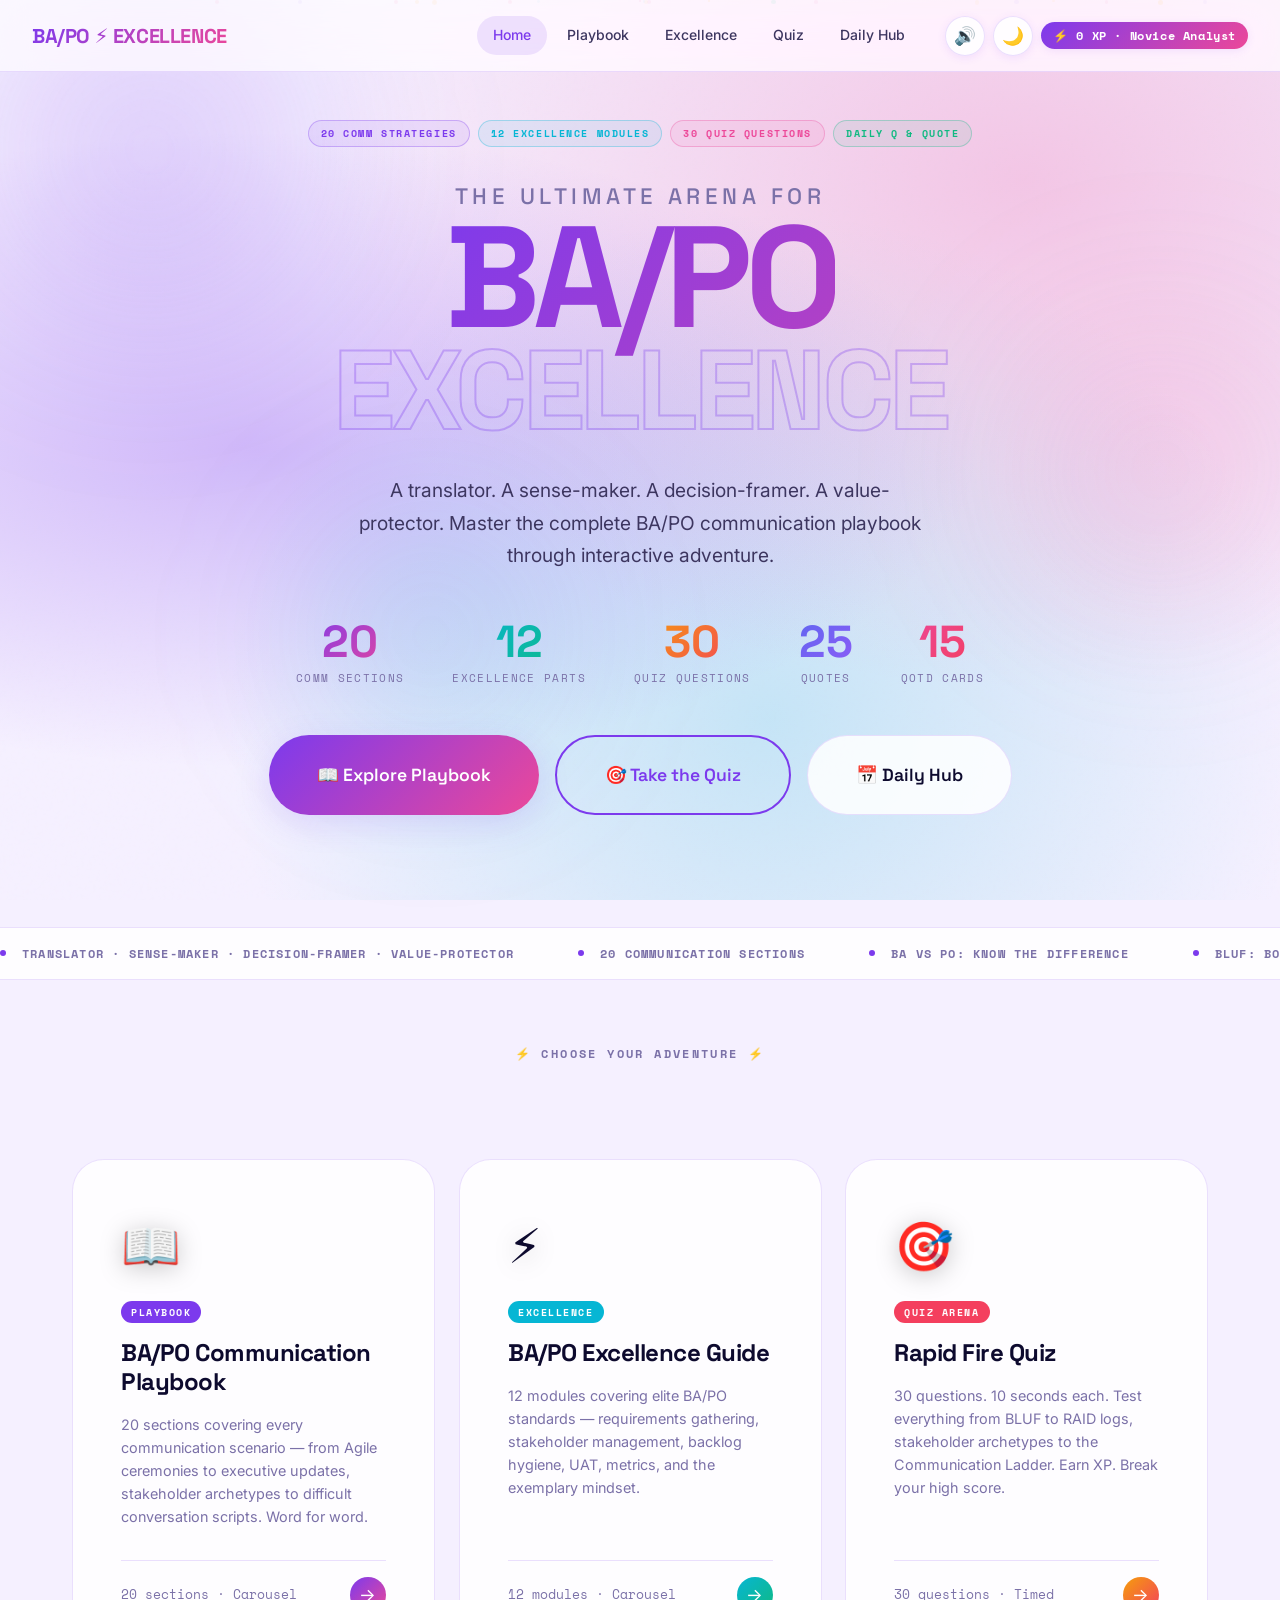
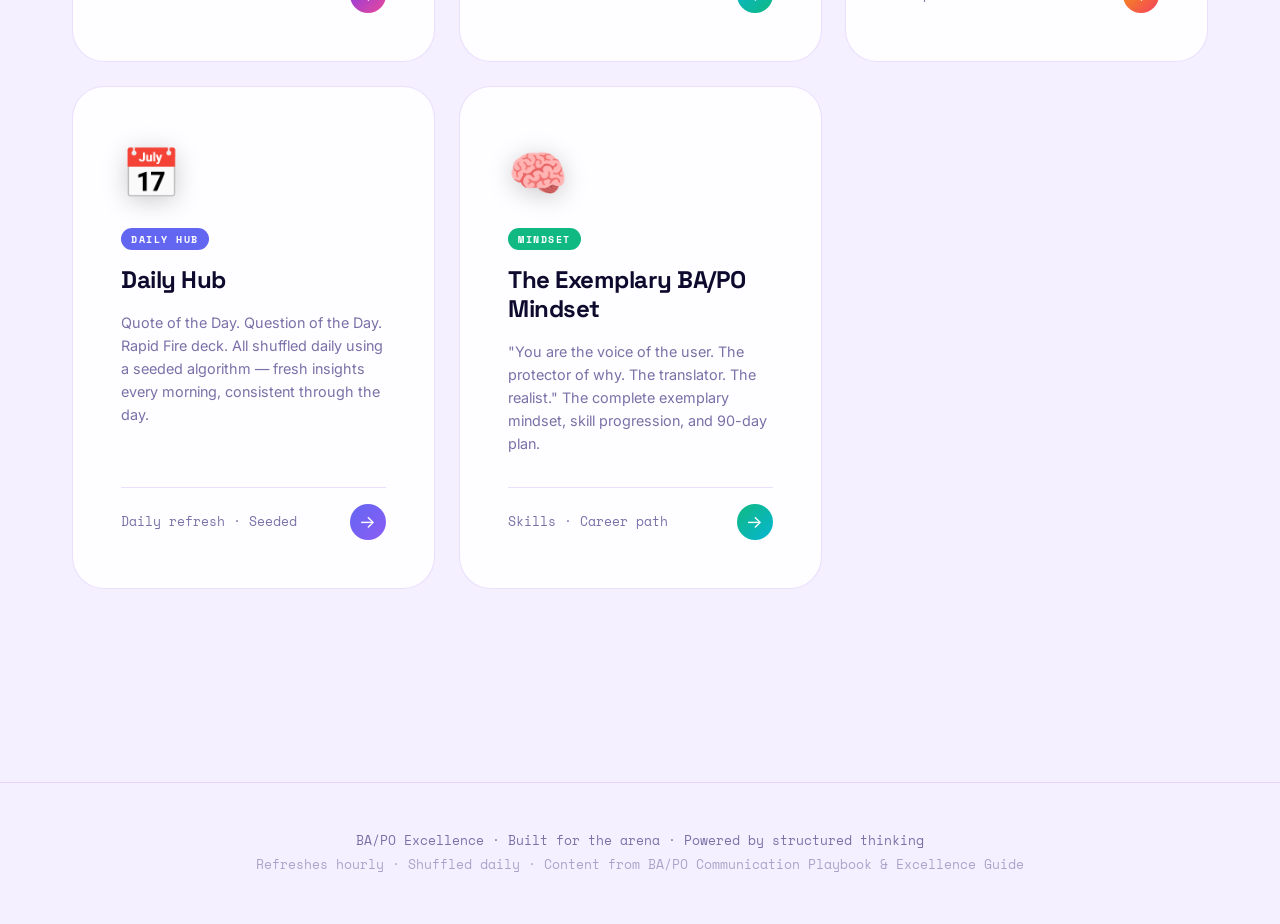
==== index.html @ eae7dc97 "Add files via upload" ====
<!DOCTYPE html>
<html lang="en">
<head>
  <meta charset="UTF-8">
  <meta name="viewport" content="width=device-width, initial-scale=1.0">
  <meta name="description" content="BA/PO Excellence — The ultimate gamified adventure for Business Analysts & Product Owners">
  <meta name="theme-color" content="#7C3AED">
  <title>BA/PO Excellence — Enter the Arena</title>
  <link rel="stylesheet" href="css/main.css">
  <style>
    /* ── INDEX-SPECIFIC STYLES ─────────────────── */
    .hero-section {
      min-height: calc(100vh - var(--nav-h));
      display: flex;
      flex-direction: column;
      align-items: center;
      justify-content: center;
      text-align: center;
      padding: var(--space-2xl) var(--space-xl);
      position: relative;
    }

    .hero-badge-group {
      display: flex;
      flex-wrap: wrap;
      gap: var(--space-sm);
      justify-content: center;
      margin-bottom: var(--space-xl);
      animation: fadeInDown 0.6s var(--ease-spring) both;
    }

    .hero-badge {
      font-family: var(--font-mono);
      font-size: 0.65rem;
      font-weight: 700;
      letter-spacing: 0.15em;
      text-transform: uppercase;
      padding: 4px 12px;
      border-radius: var(--radius-full);
      border: 1px solid;
    }
    .badge-purple { color: var(--primary); border-color: rgba(124,58,237,0.3); background: rgba(124,58,237,0.08); }
    .badge-pink   { color: var(--secondary); border-color: rgba(236,72,153,0.3); background: rgba(236,72,153,0.08); }
    .badge-cyan   { color: var(--cyan); border-color: rgba(6,182,212,0.3); background: rgba(6,182,212,0.08); }
    .badge-emerald{ color: var(--emerald); border-color: rgba(16,185,129,0.3); background: rgba(16,185,129,0.08); }

    .hero-title-block {
      margin-bottom: var(--space-xl);
      animation: fadeInUp 0.7s var(--ease-spring) 0.1s both;
    }

    .title-line-1 {
      font-family: var(--font-display);
      font-size: clamp(1rem, 3vw, 1.4rem);
      font-weight: 500;
      color: var(--text-muted);
      letter-spacing: 0.2em;
      text-transform: uppercase;
      margin-bottom: var(--space-sm);
    }

    .title-line-2 {
      font-family: var(--font-display);
      font-size: clamp(3.5rem, 12vw, 9rem);
      font-weight: 700;
      line-height: 0.88;
      letter-spacing: -0.05em;
      color: var(--text);
      position: relative;
      display: block;
    }

    .title-line-2 .word-ba {
      background: var(--grad-primary);
      -webkit-background-clip: text;
      -webkit-text-fill-color: transparent;
      background-clip: text;
      background-size: 200% 200%;
      animation: gradientShift 3s ease-in-out infinite alternate;
    }

    .title-line-3 {
      font-family: var(--font-display);
      font-size: clamp(3rem, 10vw, 7rem);
      font-weight: 700;
      line-height: 0.9;
      letter-spacing: -0.04em;
      -webkit-text-stroke: 2px var(--primary);
      -webkit-text-fill-color: transparent;
      opacity: 0.3;
      display: block;
      animation: subtleFlicker 4s ease-in-out infinite;
    }

    @keyframes subtleFlicker {
      0%, 90%, 100% { opacity: 0.3; }
      92% { opacity: 0.5; }
      94% { opacity: 0.3; }
    }

    .hero-tagline {
      font-size: clamp(1rem, 2.5vw, 1.2rem);
      color: var(--text-2);
      max-width: 580px;
      line-height: 1.7;
      margin-bottom: var(--space-2xl);
      animation: fadeInUp 0.7s var(--ease-spring) 0.2s both;
    }

    .hero-cta-group {
      display: flex;
      gap: var(--space-md);
      justify-content: center;
      flex-wrap: wrap;
      animation: fadeInUp 0.7s var(--ease-spring) 0.3s both;
      margin-bottom: var(--space-3xl);
    }

    /* ── SCROLLING TICKER ──────────────────────────────── */
    .ticker-wrap {
      width: 100%;
      overflow: hidden;
      border-top: 1px solid var(--border);
      border-bottom: 1px solid var(--border);
      padding: var(--space-md) 0;
      background: var(--surface);
      backdrop-filter: blur(10px);
      -webkit-backdrop-filter: blur(10px);
      margin-bottom: var(--space-3xl);
    }

    .ticker-track {
      display: flex;
      gap: var(--space-3xl);
      animation: tickerScroll 30s linear infinite;
      width: max-content;
    }

    @keyframes tickerScroll {
      0% { transform: translateX(0); }
      100% { transform: translateX(-50%); }
    }

    .ticker-item {
      font-family: var(--font-mono);
      font-size: 0.75rem;
      font-weight: 700;
      letter-spacing: 0.1em;
      text-transform: uppercase;
      color: var(--text-muted);
      white-space: nowrap;
      display: flex;
      align-items: center;
      gap: var(--space-md);
    }

    .ticker-dot {
      width: 6px; height: 6px;
      border-radius: 50%;
      background: var(--primary);
      flex-shrink: 0;
    }

    /* ── STATS BAR ─────────────────────────────────────── */
    .stats-bar {
      display: flex;
      gap: var(--space-2xl);
      justify-content: center;
      flex-wrap: wrap;
      margin-bottom: var(--space-2xl);
      animation: fadeInUp 0.7s var(--ease-spring) 0.35s both;
    }

    .stat-item {
      text-align: center;
    }
    .stat-num {
      font-family: var(--font-display);
      font-size: clamp(1.8rem, 4vw, 2.8rem);
      font-weight: 700;
      line-height: 1;
      display: block;
    }
    .stat-label {
      font-size: 0.7rem;
      color: var(--text-muted);
      text-transform: uppercase;
      letter-spacing: 0.12em;
      margin-top: 4px;
      display: block;
      font-family: var(--font-mono);
    }

    /* ── PORTAL SECTION ────────────────────────────────── */
    .portals-section {
      padding: 0 var(--space-xl) var(--space-4xl);
    }

    .portals-section-label {
      text-align: center;
      font-family: var(--font-mono);
      font-size: 0.75rem;
      font-weight: 700;
      letter-spacing: 0.2em;
      text-transform: uppercase;
      color: var(--text-muted);
      margin-bottom: var(--space-xl);
    }

    /* ── FOOTER ───────────────────────────────────────── */
    .site-footer {
      text-align: center;
      padding: var(--space-2xl);
      border-top: 1px solid var(--border);
      font-size: 0.8rem;
      color: var(--text-muted);
      font-family: var(--font-mono);
    }
  </style>
</head>
<body>
  <!-- Background -->
  <div class="page-bg"></div>
  <div class="orb orb-1"></div>
  <div class="orb orb-2"></div>
  <div class="orb orb-3"></div>
  <div class="particles"></div>
  <div id="resultFlash" class="result-flash"></div>

  <!-- Navbar -->
  <nav class="navbar">
    <span class="navbar-logo">BA/PO ⚡ EXCELLENCE</span>
    <div class="navbar-nav">
      <a href="index.html"     class="nav-link">Home</a>
      <a href="playbook.html"  class="nav-link">Playbook</a>
      <a href="excellence.html" class="nav-link">Excellence</a>
      <a href="quiz.html"      class="nav-link">Quiz</a>
      <a href="daily.html"     class="nav-link">Daily Hub</a>
    </div>
    <div class="navbar-actions">
      <button id="soundToggle" class="theme-btn" title="Toggle sound" aria-label="Toggle sound">🔊</button>
      <button id="themeToggle" class="theme-btn" title="Toggle theme" aria-label="Toggle dark mode">🌙</button>
      <span id="xpBadge" class="xp-badge">⚡ 0 XP</span>
    </div>
  </nav>

  <!-- Main -->
  <main class="page-content">
    <!-- HERO -->
    <section class="hero-section">
      <div class="hero-badge-group">
        <span class="hero-badge badge-purple">20 Comm Strategies</span>
        <span class="hero-badge badge-cyan">12 Excellence Modules</span>
        <span class="hero-badge badge-pink">30 Quiz Questions</span>
        <span class="hero-badge badge-emerald">Daily Q & Quote</span>
      </div>

      <div class="hero-title-block">
        <span class="title-line-1">The Ultimate Arena for</span>
        <span class="title-line-2"><span class="word-ba">BA/PO</span></span>
        <span class="title-line-3">EXCELLENCE</span>
      </div>

      <p class="hero-tagline">
        A translator. A sense-maker. A decision-framer. A value-protector.
        Master the complete BA/PO communication playbook through interactive adventure.
      </p>

      <div class="stats-bar">
        <div class="stat-item">
          <span class="stat-num" style="background:var(--grad-primary);-webkit-background-clip:text;-webkit-text-fill-color:transparent;background-clip:text;">20</span>
          <span class="stat-label">Comm Sections</span>
        </div>
        <div class="stat-item">
          <span class="stat-num" style="background:linear-gradient(135deg,#06B6D4,#10B981);-webkit-background-clip:text;-webkit-text-fill-color:transparent;background-clip:text;">12</span>
          <span class="stat-label">Excellence Parts</span>
        </div>
        <div class="stat-item">
          <span class="stat-num" style="background:linear-gradient(135deg,#F59E0B,#F43F5E);-webkit-background-clip:text;-webkit-text-fill-color:transparent;background-clip:text;">30</span>
          <span class="stat-label">Quiz Questions</span>
        </div>
        <div class="stat-item">
          <span class="stat-num" style="background:linear-gradient(135deg,#6366F1,#8B5CF6);-webkit-background-clip:text;-webkit-text-fill-color:transparent;background-clip:text;">25</span>
          <span class="stat-label">Quotes</span>
        </div>
        <div class="stat-item">
          <span class="stat-num" style="background:linear-gradient(135deg,#EC4899,#F43F5E);-webkit-background-clip:text;-webkit-text-fill-color:transparent;background-clip:text;">15</span>
          <span class="stat-label">QoTD Cards</span>
        </div>
      </div>

      <div class="hero-cta-group">
        <a href="playbook.html" class="btn btn-primary btn-lg">📖 Explore Playbook</a>
        <a href="quiz.html"     class="btn btn-outline btn-lg">🎯 Take the Quiz</a>
        <a href="daily.html"    class="btn btn-ghost btn-lg">📅 Daily Hub</a>
      </div>
    </section>

    <!-- TICKER -->
    <div class="ticker-wrap" aria-hidden="true">
      <div class="ticker-track" id="tickerTrack">
        <!-- Populated by JS -->
      </div>
    </div>

    <!-- PORTALS -->
    <section class="portals-section">
      <p class="portals-section-label">⚡ Choose your adventure ⚡</p>
      <div class="portals-grid">
        <a href="playbook.html" class="portal-card portal-playbook" aria-label="BA/PO Communication Playbook">
          <span class="portal-icon">📖</span>
          <span class="portal-tag">PLAYBOOK</span>
          <h2 class="portal-title">BA/PO Communication Playbook</h2>
          <p class="portal-desc">20 sections covering every communication scenario — from Agile ceremonies to executive updates, stakeholder archetypes to difficult conversation scripts. Word for word.</p>
          <div class="portal-meta">
            <span class="portal-count">20 sections · Carousel</span>
            <span class="portal-arrow">→</span>
          </div>
        </a>

        <a href="excellence.html" class="portal-card portal-excellence" aria-label="BA/PO Excellence Guide">
          <span class="portal-icon">⚡</span>
          <span class="portal-tag">EXCELLENCE</span>
          <h2 class="portal-title">BA/PO Excellence Guide</h2>
          <p class="portal-desc">12 modules covering elite BA/PO standards — requirements gathering, stakeholder management, backlog hygiene, UAT, metrics, and the exemplary mindset.</p>
          <div class="portal-meta">
            <span class="portal-count">12 modules · Carousel</span>
            <span class="portal-arrow">→</span>
          </div>
        </a>

        <a href="quiz.html" class="portal-card portal-quiz" aria-label="Rapid Fire Quiz">
          <span class="portal-icon">🎯</span>
          <span class="portal-tag">QUIZ ARENA</span>
          <h2 class="portal-title">Rapid Fire Quiz</h2>
          <p class="portal-desc">30 questions. 10 seconds each. Test everything from BLUF to RAID logs, stakeholder archetypes to the Communication Ladder. Earn XP. Break your high score.</p>
          <div class="portal-meta">
            <span class="portal-count">30 questions · Timed</span>
            <span class="portal-arrow">→</span>
          </div>
        </a>

        <a href="daily.html" class="portal-card portal-daily" aria-label="Daily Hub">
          <span class="portal-icon">📅</span>
          <span class="portal-tag">DAILY HUB</span>
          <h2 class="portal-title">Daily Hub</h2>
          <p class="portal-desc">Quote of the Day. Question of the Day. Rapid Fire deck. All shuffled daily using a seeded algorithm — fresh insights every morning, consistent through the day.</p>
          <div class="portal-meta">
            <span class="portal-count">Daily refresh · Seeded</span>
            <span class="portal-arrow">→</span>
          </div>
        </a>

        <a href="excellence.html#mindset" class="portal-card portal-mission" aria-label="The Exemplary Mindset">
          <span class="portal-icon">🧠</span>
          <span class="portal-tag">MINDSET</span>
          <h2 class="portal-title">The Exemplary BA/PO Mindset</h2>
          <p class="portal-desc">"You are the voice of the user. The protector of why. The translator. The realist." The complete exemplary mindset, skill progression, and 90-day plan.</p>
          <div class="portal-meta">
            <span class="portal-count">Skills · Career path</span>
            <span class="portal-arrow">→</span>
          </div>
        </a>
      </div>
    </section>

    <!-- FOOTER -->
    <footer class="site-footer">
      <p>BA/PO Excellence · Built for the arena · Powered by structured thinking</p>
      <p style="margin-top:4px;opacity:0.6">Refreshes hourly · Shuffled daily · Content from BA/PO Communication Playbook & Excellence Guide</p>
    </footer>
  </main>

  <script src="js/data.js"></script>
  <script src="js/engine.js"></script>
  <script src="js/sounds.js"></script>
  <script src="js/app.js"></script>
  <script>
    // ── TICKER POPULATION ─────────────────────────
    function populateTicker() {
      const items = [
        'Translator · Sense-maker · Decision-framer · Value-protector',
        '20 Communication Sections',
        'BA vs PO: Know the difference',
        'BLUF: Bottom Line Up Front',
        'The Communication Ladder: 5 Levels',
        '15 Stakeholder Archetypes',
        'RAID: Risk · Assumption · Issue · Dependency',
        'The Five Levels of Why',
        '30 Rapid Fire Quiz Questions',
        'Daily Quote · Daily Question · Daily Streak',
        '"Agile does not remove the need for clarity"',
        '"A BA/PO without backbone becomes a note-taker"',
        '"Plan for 80% of theoretical capacity"',
      ];
      const track = document.getElementById('tickerTrack');
      if (!track) return;
      // Double for seamless loop
      const allItems = [...items, ...items];
      track.innerHTML = allItems.map(item => `
        <span class="ticker-item">
          <span class="ticker-dot"></span>
          ${item}
        </span>
      `).join('');
    }

    // ── INIT ─────────────────────────────────────
    document.addEventListener('DOMContentLoaded', () => {
      initApp();
      initPortalCards();
      populateTicker();

      // Animate stat numbers
      document.querySelectorAll('.stat-num').forEach(el => {
        const target = parseInt(el.textContent);
        let current = 0;
        const step = target / 30;
        const interval = setInterval(() => {
          current = Math.min(target, current + step);
          el.textContent = Math.round(current);
          if (current >= target) clearInterval(interval);
        }, 40);
      });
    });
  </script>
</body>
</html>
---- css/main.css ----
/* ================================================================
   MAIN.CSS — BA/PO EXCELLENCE: DESIGN SYSTEM
   Insane Gen-Z, 3D, Spatial, Framer-inspired
   Light + Dark Mode | Cross-Platform | Performance-First
   ================================================================ */

/* ── GOOGLE FONTS ─────────────────────────────────────────────── */
@import url('https://fonts.googleapis.com/css2?family=Space+Grotesk:wght@300;400;500;600;700&family=Inter:wght@300;400;500;600;700;800;900&family=Space+Mono:wght@400;700&display=swap');

/* ── CSS CUSTOM PROPERTIES ────────────────────────────────────── */
:root {
  /* Light Mode Colors */
  --bg: #F5F0FF;
  --bg2: #EDE8FF;
  --surface: rgba(255,255,255,0.85);
  --surface-solid: #FFFFFF;
  --border: rgba(124,58,237,0.15);
  --border-strong: rgba(124,58,237,0.35);
  --text: #0D0A2E;
  --text-2: #3D3660;
  --text-muted: #7B71A8;

  /* Brand Palette */
  --primary: #7C3AED;
  --primary-light: #A78BFA;
  --secondary: #EC4899;
  --secondary-light: #F472B6;
  --cyan: #06B6D4;
  --cyan-light: #67E8F9;
  --emerald: #10B981;
  --emerald-light: #6EE7B7;
  --amber: #F59E0B;
  --amber-light: #FCD34D;
  --rose: #F43F5E;
  --indigo: #6366F1;

  /* Section Colors (cycle through) */
  --color-1: #7C3AED;
  --color-2: #EC4899;
  --color-3: #06B6D4;
  --color-4: #10B981;
  --color-5: #F59E0B;
  --color-6: #F43F5E;
  --color-7: #6366F1;
  --color-8: #8B5CF6;

  /* Gradients */
  --grad-primary: linear-gradient(135deg, #7C3AED 0%, #EC4899 100%);
  --grad-secondary: linear-gradient(135deg, #06B6D4 0%, #10B981 100%);
  --grad-fire: linear-gradient(135deg, #F59E0B 0%, #F43F5E 100%);
  --grad-space: linear-gradient(135deg, #0F0C29 0%, #302B63 50%, #24243E 100%);
  --grad-aurora: linear-gradient(135deg, #7C3AED 0%, #06B6D4 50%, #10B981 100%);
  --grad-hero: radial-gradient(ellipse at 20% 50%, rgba(124,58,237,0.3) 0%, transparent 50%),
               radial-gradient(ellipse at 80% 20%, rgba(236,72,153,0.25) 0%, transparent 50%),
               radial-gradient(ellipse at 60% 80%, rgba(6,182,212,0.2) 0%, transparent 50%);

  /* Typography */
  --font-display: 'Space Grotesk', system-ui, -apple-system, sans-serif;
  --font-body: 'Inter', system-ui, -apple-system, sans-serif;
  --font-mono: 'Space Mono', 'Courier New', monospace;

  /* Spacing */
  --space-xs: 4px;
  --space-sm: 8px;
  --space-md: 16px;
  --space-lg: 24px;
  --space-xl: 32px;
  --space-2xl: 48px;
  --space-3xl: 64px;
  --space-4xl: 96px;

  /* Radii */
  --radius-sm: 8px;
  --radius-md: 16px;
  --radius-lg: 24px;
  --radius-xl: 32px;
  --radius-full: 9999px;

  /* Shadows */
  --shadow-sm: 0 2px 8px rgba(124,58,237,0.1);
  --shadow-md: 0 8px 32px rgba(124,58,237,0.15);
  --shadow-lg: 0 24px 64px rgba(124,58,237,0.2);
  --shadow-xl: 0 40px 80px rgba(124,58,237,0.25);
  --shadow-glow: 0 0 40px rgba(124,58,237,0.4);
  --shadow-pink: 0 8px 32px rgba(236,72,153,0.3);
  --shadow-cyan: 0 8px 32px rgba(6,182,212,0.3);

  /* Transitions */
  --ease-spring: cubic-bezier(0.34, 1.56, 0.64, 1);
  --ease-smooth: cubic-bezier(0.4, 0, 0.2, 1);
  --ease-bounce: cubic-bezier(0.68, -0.55, 0.265, 1.55);
  --dur-fast: 150ms;
  --dur-normal: 300ms;
  --dur-slow: 500ms;
  --dur-xslow: 800ms;

  /* Layout */
  --nav-h: 72px;
  --card-h: 72vh;
  --card-w: min(880px, 90vw);
}

/* ── DARK MODE ─────────────────────────────────────────────────── */
[data-theme="dark"] {
  --bg: #08070F;
  --bg2: #0E0C1A;
  --surface: rgba(14,12,26,0.9);
  --surface-solid: #0E0C1A;
  --border: rgba(167,139,250,0.15);
  --border-strong: rgba(167,139,250,0.3);
  --text: #F0ECFF;
  --text-2: #C4BAFF;
  --text-muted: #7B6FA8;
  --primary: #A78BFA;
  --primary-light: #C4B5FD;
  --secondary: #F472B6;
  --secondary-light: #FBCFE8;
  --shadow-sm: 0 2px 8px rgba(0,0,0,0.3);
  --shadow-md: 0 8px 32px rgba(0,0,0,0.4);
  --shadow-lg: 0 24px 64px rgba(0,0,0,0.5);
  --shadow-xl: 0 40px 80px rgba(0,0,0,0.6);
  --shadow-glow: 0 0 60px rgba(167,139,250,0.5);
  --grad-hero: radial-gradient(ellipse at 20% 50%, rgba(167,139,250,0.25) 0%, transparent 50%),
               radial-gradient(ellipse at 80% 20%, rgba(244,114,182,0.2) 0%, transparent 50%),
               radial-gradient(ellipse at 60% 80%, rgba(6,182,212,0.15) 0%, transparent 50%);
}

/* ── RESET ─────────────────────────────────────────────────────── */
*, *::before, *::after {
  box-sizing: border-box;
  margin: 0;
  padding: 0;
}

html {
  font-size: 16px;
  scroll-behavior: smooth;
  -webkit-text-size-adjust: 100%;
}

body {
  font-family: var(--font-body);
  background-color: var(--bg);
  color: var(--text);
  line-height: 1.6;
  overflow-x: hidden;
  transition: background-color var(--dur-normal) var(--ease-smooth),
              color var(--dur-normal) var(--ease-smooth);
  min-height: 100vh;
}

img, video, canvas, svg { display: block; max-width: 100%; }
a { color: inherit; text-decoration: none; }
button { cursor: pointer; border: none; background: none; font-family: inherit; }
input, textarea, select { font-family: inherit; }
ul, ol { list-style: none; }
table { border-collapse: collapse; width: 100%; }

/* ── SCROLLBAR ─────────────────────────────────────────────────── */
::-webkit-scrollbar { width: 6px; height: 6px; }
::-webkit-scrollbar-track { background: transparent; }
::-webkit-scrollbar-thumb {
  background: var(--primary);
  border-radius: var(--radius-full);
}

/* ── SELECTION ─────────────────────────────────────────────────── */
::selection {
  background: var(--primary);
  color: white;
}

/* ── FOCUS ─────────────────────────────────────────────────────── */
:focus-visible {
  outline: 2px solid var(--primary);
  outline-offset: 3px;
  border-radius: var(--radius-sm);
}

/* ================================================================
   BACKGROUND SYSTEM
   ================================================================ */
.page-bg {
  position: fixed;
  inset: 0;
  z-index: -2;
  background-color: var(--bg);
  transition: background-color var(--dur-normal) var(--ease-smooth);
}

.page-bg::before {
  content: '';
  position: absolute;
  inset: 0;
  background: var(--grad-hero);
  animation: bgPulse 8s ease-in-out infinite alternate;
}

.page-bg::after {
  content: '';
  position: absolute;
  inset: 0;
  background-image: url("data:image/svg+xml,%3Csvg viewBox='0 0 256 256' xmlns='http://www.w3.org/2000/svg'%3E%3Cfilter id='noise'%3E%3CfeTurbulence type='fractalNoise' baseFrequency='0.9' numOctaves='4' stitchTiles='stitch'/%3E%3C/filter%3E%3Crect width='100%25' height='100%25' filter='url(%23noise)' opacity='0.03'/%3E%3C/svg%3E");
  opacity: 0.4;
  pointer-events: none;
}

@keyframes bgPulse {
  0% { opacity: 0.6; transform: scale(1); }
  100% { opacity: 1; transform: scale(1.05); }
}

/* ── FLOATING ORBS ─────────────────────────────────────────────── */
.orb {
  position: fixed;
  border-radius: 50%;
  filter: blur(80px);
  pointer-events: none;
  z-index: -1;
  animation: orbFloat 12s ease-in-out infinite;
  will-change: transform;
}
.orb-1 {
  width: 500px; height: 500px;
  background: radial-gradient(circle, rgba(124,58,237,0.25) 0%, transparent 70%);
  top: -100px; left: -100px;
  animation-duration: 14s;
}
.orb-2 {
  width: 400px; height: 400px;
  background: radial-gradient(circle, rgba(236,72,153,0.2) 0%, transparent 70%);
  top: 30%; right: -80px;
  animation-duration: 10s;
  animation-delay: -3s;
}
.orb-3 {
  width: 350px; height: 350px;
  background: radial-gradient(circle, rgba(6,182,212,0.18) 0%, transparent 70%);
  bottom: 10%; left: 20%;
  animation-duration: 16s;
  animation-delay: -6s;
}

@keyframes orbFloat {
  0%, 100% { transform: translate(0, 0) scale(1); }
  33% { transform: translate(30px, -20px) scale(1.05); }
  66% { transform: translate(-20px, 30px) scale(0.95); }
}

/* ================================================================
   NAVIGATION BAR
   ================================================================ */
.navbar {
  position: fixed;
  top: 0;
  left: 0;
  right: 0;
  height: var(--nav-h);
  z-index: 1000;
  display: flex;
  align-items: center;
  padding: 0 var(--space-xl);
  background: rgba(255,255,255,0.7);
  backdrop-filter: blur(20px) saturate(180%);
  -webkit-backdrop-filter: blur(20px) saturate(180%);
  border-bottom: 1px solid var(--border);
  transition: background var(--dur-normal) var(--ease-smooth),
              border-color var(--dur-normal) var(--ease-smooth);
}

[data-theme="dark"] .navbar {
  background: rgba(8,7,15,0.8);
}

.navbar-logo {
  font-family: var(--font-display);
  font-size: 1.25rem;
  font-weight: 700;
  background: var(--grad-primary);
  -webkit-background-clip: text;
  -webkit-text-fill-color: transparent;
  background-clip: text;
  letter-spacing: -0.02em;
  white-space: nowrap;
}

.navbar-nav {
  display: flex;
  align-items: center;
  gap: var(--space-xs);
  margin-left: auto;
}

.nav-link {
  font-size: 0.875rem;
  font-weight: 500;
  padding: var(--space-sm) var(--space-md);
  border-radius: var(--radius-full);
  color: var(--text-2);
  transition: all var(--dur-fast) var(--ease-smooth);
  position: relative;
}
.nav-link:hover {
  color: var(--primary);
  background: rgba(124,58,237,0.08);
}
.nav-link.active {
  color: var(--primary);
  background: rgba(124,58,237,0.12);
}

.navbar-actions {
  display: flex;
  align-items: center;
  gap: var(--space-sm);
  margin-left: var(--space-lg);
}

.theme-btn {
  width: 40px; height: 40px;
  border-radius: var(--radius-full);
  background: var(--surface);
  border: 1px solid var(--border);
  color: var(--text);
  display: flex;
  align-items: center;
  justify-content: center;
  font-size: 1.1rem;
  transition: all var(--dur-fast) var(--ease-smooth);
  box-shadow: var(--shadow-sm);
}
.theme-btn:hover {
  transform: scale(1.1) rotate(15deg);
  box-shadow: var(--shadow-md);
  border-color: var(--primary);
}

.xp-badge {
  font-family: var(--font-mono);
  font-size: 0.75rem;
  font-weight: 700;
  padding: 4px 12px;
  border-radius: var(--radius-full);
  background: var(--grad-primary);
  color: white;
  letter-spacing: 0.05em;
  box-shadow: var(--shadow-sm);
  cursor: default;
  white-space: nowrap;
}

/* ================================================================
   LAYOUT UTILITIES
   ================================================================ */
.page-content {
  padding-top: var(--nav-h);
  min-height: 100vh;
  display: flex;
  flex-direction: column;
}

.container {
  width: 100%;
  max-width: 1280px;
  margin: 0 auto;
  padding: 0 var(--space-xl);
}

.flex-center {
  display: flex;
  align-items: center;
  justify-content: center;
}

.flex-between {
  display: flex;
  align-items: center;
  justify-content: space-between;
}

/* ================================================================
   HERO SECTION (Landing Page)
   ================================================================ */
.hero {
  min-height: calc(100vh - var(--nav-h));
  display: flex;
  flex-direction: column;
  align-items: center;
  justify-content: center;
  text-align: center;
  padding: var(--space-3xl) var(--space-xl);
  position: relative;
  overflow: hidden;
}

.hero-eyebrow {
  font-family: var(--font-mono);
  font-size: 0.75rem;
  font-weight: 700;
  letter-spacing: 0.2em;
  text-transform: uppercase;
  color: var(--primary);
  background: rgba(124,58,237,0.1);
  padding: 6px 16px;
  border-radius: var(--radius-full);
  border: 1px solid rgba(124,58,237,0.25);
  margin-bottom: var(--space-xl);
  display: inline-block;
  animation: fadeInDown 0.6s var(--ease-spring) both;
}

.hero-title {
  font-family: var(--font-display);
  font-size: clamp(3rem, 10vw, 8rem);
  font-weight: 700;
  line-height: 0.95;
  letter-spacing: -0.04em;
  margin-bottom: var(--space-xl);
  animation: fadeInUp 0.7s var(--ease-spring) 0.1s both;
}

.hero-title .gradient-text {
  background: var(--grad-primary);
  -webkit-background-clip: text;
  -webkit-text-fill-color: transparent;
  background-clip: text;
  display: block;
  animation: gradientShift 4s ease-in-out infinite alternate;
  background-size: 200% 200%;
}

.hero-title .outline-text {
  -webkit-text-stroke: 2px var(--primary);
  -webkit-text-fill-color: transparent;
  display: block;
  opacity: 0.4;
}

@keyframes gradientShift {
  0% { background-position: 0% 50%; }
  100% { background-position: 100% 50%; }
}

.hero-sub {
  font-size: clamp(1rem, 2.5vw, 1.25rem);
  color: var(--text-2);
  max-width: 600px;
  margin-bottom: var(--space-2xl);
  line-height: 1.7;
  animation: fadeInUp 0.7s var(--ease-spring) 0.2s both;
}

.hero-stats {
  display: flex;
  gap: var(--space-xl);
  justify-content: center;
  margin-bottom: var(--space-3xl);
  animation: fadeInUp 0.7s var(--ease-spring) 0.3s both;
  flex-wrap: wrap;
}

.hero-stat {
  text-align: center;
}
.hero-stat-number {
  font-family: var(--font-display);
  font-size: clamp(1.8rem, 4vw, 2.5rem);
  font-weight: 700;
  background: var(--grad-primary);
  -webkit-background-clip: text;
  -webkit-text-fill-color: transparent;
  background-clip: text;
  line-height: 1;
}
.hero-stat-label {
  font-size: 0.75rem;
  color: var(--text-muted);
  text-transform: uppercase;
  letter-spacing: 0.1em;
  margin-top: 4px;
}

/* ── PORTAL CARDS (Landing Page) ────────────────────────────────── */
.portals-grid {
  display: grid;
  grid-template-columns: repeat(auto-fit, minmax(280px, 1fr));
  gap: var(--space-lg);
  max-width: 1200px;
  width: 100%;
  padding: var(--space-3xl) var(--space-xl) var(--space-4xl);
  margin: 0 auto;
}

.portal-card {
  position: relative;
  border-radius: var(--radius-xl);
  padding: var(--space-2xl);
  background: var(--surface);
  backdrop-filter: blur(20px) saturate(150%);
  -webkit-backdrop-filter: blur(20px) saturate(150%);
  border: 1px solid var(--border);
  overflow: hidden;
  cursor: pointer;
  transition: transform var(--dur-normal) var(--ease-spring),
              box-shadow var(--dur-normal) var(--ease-smooth),
              border-color var(--dur-normal) var(--ease-smooth);
  transform-style: preserve-3d;
  will-change: transform;
  text-decoration: none;
  display: flex;
  flex-direction: column;
  gap: var(--space-md);
}

.portal-card::before {
  content: '';
  position: absolute;
  inset: 0;
  background: var(--portal-gradient, var(--grad-primary));
  opacity: 0;
  transition: opacity var(--dur-normal) var(--ease-smooth);
  border-radius: inherit;
}

.portal-card::after {
  content: '';
  position: absolute;
  top: -50%; left: -50%;
  width: 200%; height: 200%;
  background: conic-gradient(transparent, rgba(255,255,255,0.1), transparent 30%);
  opacity: 0;
  transform: rotate(0deg);
  transition: opacity var(--dur-normal) var(--ease-smooth);
}

.portal-card:hover {
  transform: translateY(-8px) scale(1.02);
  box-shadow: var(--shadow-xl);
  border-color: var(--border-strong);
}

.portal-card:hover::before { opacity: 0.06; }
.portal-card:hover::after {
  opacity: 1;
  animation: shimmer 1.5s linear infinite;
}

@keyframes shimmer {
  0% { transform: rotate(0deg); }
  100% { transform: rotate(360deg); }
}

.portal-icon {
  font-size: 3rem;
  filter: drop-shadow(0 4px 12px rgba(0,0,0,0.2));
  transition: transform var(--dur-normal) var(--ease-spring);
  display: block;
  width: fit-content;
}
.portal-card:hover .portal-icon {
  transform: scale(1.2) rotate(-5deg);
}

.portal-tag {
  font-family: var(--font-mono);
  font-size: 0.65rem;
  font-weight: 700;
  letter-spacing: 0.15em;
  text-transform: uppercase;
  color: white;
  padding: 3px 10px;
  border-radius: var(--radius-full);
  background: var(--portal-color, var(--primary));
  width: fit-content;
}

.portal-title {
  font-family: var(--font-display);
  font-size: 1.5rem;
  font-weight: 700;
  color: var(--text);
  letter-spacing: -0.02em;
  line-height: 1.2;
}

.portal-desc {
  font-size: 0.9rem;
  color: var(--text-muted);
  line-height: 1.6;
  flex: 1;
}

.portal-meta {
  display: flex;
  align-items: center;
  justify-content: space-between;
  margin-top: var(--space-md);
  padding-top: var(--space-md);
  border-top: 1px solid var(--border);
}

.portal-count {
  font-family: var(--font-mono);
  font-size: 0.8rem;
  color: var(--text-muted);
}

.portal-arrow {
  width: 36px; height: 36px;
  border-radius: var(--radius-full);
  background: var(--portal-gradient, var(--grad-primary));
  color: white;
  display: flex;
  align-items: center;
  justify-content: center;
  font-size: 1.1rem;
  transition: transform var(--dur-normal) var(--ease-spring);
}
.portal-card:hover .portal-arrow {
  transform: translateX(4px);
}

/* ── PORTAL VARIANTS ────────────────────────────────────────────── */
.portal-playbook {
  --portal-gradient: linear-gradient(135deg, #7C3AED, #EC4899);
  --portal-color: #7C3AED;
}
.portal-excellence {
  --portal-gradient: linear-gradient(135deg, #06B6D4, #10B981);
  --portal-color: #06B6D4;
}
.portal-quiz {
  --portal-gradient: linear-gradient(135deg, #F59E0B, #F43F5E);
  --portal-color: #F43F5E;
}
.portal-daily {
  --portal-gradient: linear-gradient(135deg, #6366F1, #8B5CF6);
  --portal-color: #6366F1;
}
.portal-mission {
  --portal-gradient: linear-gradient(135deg, #10B981, #06B6D4);
  --portal-color: #10B981;
}

/* ================================================================
   CAROUSEL SYSTEM
   ================================================================ */
.carousel-section {
  padding: var(--space-xl) 0 var(--space-3xl);
  flex: 1;
  display: flex;
  flex-direction: column;
}

.carousel-header {
  display: flex;
  align-items: center;
  justify-content: space-between;
  padding: 0 var(--space-xl) var(--space-lg);
  max-width: 1200px;
  margin: 0 auto;
  width: 100%;
}

.carousel-title {
  font-family: var(--font-display);
  font-size: clamp(1.5rem, 3vw, 2rem);
  font-weight: 700;
  letter-spacing: -0.03em;
  color: var(--text);
}

.carousel-counter {
  font-family: var(--font-mono);
  font-size: 0.8rem;
  color: var(--text-muted);
  letter-spacing: 0.1em;
}

.carousel-track-wrapper {
  position: relative;
  flex: 1;
  display: flex;
  align-items: center;
  justify-content: center;
  overflow: hidden;
  padding: var(--space-md) 0;
}

.carousel-track {
  display: flex;
  align-items: center;
  transition: none;
  width: 100%;
  justify-content: center;
}

/* ── CONTENT CARD ───────────────────────────────────────────────── */
.content-card {
  width: var(--card-w);
  height: var(--card-h);
  min-height: 500px;
  background: var(--surface);
  backdrop-filter: blur(24px) saturate(150%);
  -webkit-backdrop-filter: blur(24px) saturate(150%);
  border: 1px solid var(--border);
  border-radius: var(--radius-xl);
  box-shadow: var(--shadow-lg);
  display: flex;
  flex-direction: column;
  overflow: hidden;
  position: relative;
  flex-shrink: 0;
  transition: box-shadow var(--dur-normal) var(--ease-smooth);
  animation: cardIn var(--dur-slow) var(--ease-spring) both;
}

@keyframes cardIn {
  from {
    opacity: 0;
    transform: scale(0.95) translateY(20px);
  }
  to {
    opacity: 1;
    transform: scale(1) translateY(0);
  }
}

.card-enter-left {
  animation: cardEnterLeft var(--dur-normal) var(--ease-spring) both;
}
.card-enter-right {
  animation: cardEnterRight var(--dur-normal) var(--ease-spring) both;
}
.card-exit-left {
  animation: cardExitLeft var(--dur-normal) var(--ease-smooth) both;
}
.card-exit-right {
  animation: cardExitRight var(--dur-normal) var(--ease-smooth) both;
}

@keyframes cardEnterLeft {
  from { opacity: 0; transform: translateX(-60px) scale(0.97); }
  to   { opacity: 1; transform: translateX(0) scale(1); }
}
@keyframes cardEnterRight {
  from { opacity: 0; transform: translateX(60px) scale(0.97); }
  to   { opacity: 1; transform: translateX(0) scale(1); }
}
@keyframes cardExitLeft {
  from { opacity: 1; transform: translateX(0) scale(1); }
  to   { opacity: 0; transform: translateX(-60px) scale(0.97); }
}
@keyframes cardExitRight {
  from { opacity: 1; transform: translateX(0) scale(1); }
  to   { opacity: 0; transform: translateX(60px) scale(0.97); }
}

/* ── CARD HEADER ────────────────────────────────────────────────── */
.card-header {
  padding: var(--space-xl) var(--space-xl) var(--space-md);
  border-bottom: 1px solid var(--border);
  flex-shrink: 0;
  position: relative;
  overflow: hidden;
}

.card-header::before {
  content: '';
  position: absolute;
  top: 0; left: 0; right: 0;
  height: 3px;
  background: var(--section-gradient, var(--grad-primary));
}

.card-header-top {
  display: flex;
  align-items: center;
  justify-content: space-between;
  margin-bottom: var(--space-sm);
}

.card-section-num {
  font-family: var(--font-mono);
  font-size: clamp(2rem, 6vw, 4rem);
  font-weight: 700;
  color: var(--section-color, var(--primary));
  opacity: 0.15;
  line-height: 1;
  letter-spacing: -0.04em;
  position: absolute;
  top: var(--space-md);
  right: var(--space-xl);
  pointer-events: none;
  transition: opacity var(--dur-normal);
}
.content-card:hover .card-section-num { opacity: 0.25; }

.card-tag {
  font-family: var(--font-mono);
  font-size: 0.65rem;
  font-weight: 700;
  letter-spacing: 0.15em;
  text-transform: uppercase;
  color: white;
  padding: 3px 10px;
  border-radius: var(--radius-full);
  background: var(--section-color, var(--primary));
}

.card-title {
  font-family: var(--font-display);
  font-size: clamp(1.1rem, 2.5vw, 1.5rem);
  font-weight: 700;
  color: var(--text);
  letter-spacing: -0.02em;
  line-height: 1.3;
  padding-right: 60px;
}

/* ── CARD BODY (SCROLLABLE) ─────────────────────────────────────── */
.card-body {
  flex: 1;
  overflow-y: auto;
  padding: var(--space-xl);
  overscroll-behavior: contain;
}
.card-body::-webkit-scrollbar { width: 4px; }
.card-body::-webkit-scrollbar-thumb {
  background: var(--section-color, var(--primary));
  border-radius: var(--radius-full);
  opacity: 0.5;
}

/* Content Typography inside cards */
.card-body h3 {
  font-family: var(--font-display);
  font-size: 1rem;
  font-weight: 700;
  color: var(--section-color, var(--primary));
  margin: var(--space-lg) 0 var(--space-sm);
}
.card-body h3:first-child { margin-top: 0; }

.card-body p {
  font-size: 0.9rem;
  color: var(--text-2);
  margin-bottom: var(--space-md);
  line-height: 1.75;
}

.card-body ul, .card-body ol {
  padding-left: var(--space-lg);
  margin-bottom: var(--space-md);
}
.card-body li {
  font-size: 0.9rem;
  color: var(--text-2);
  margin-bottom: var(--space-xs);
  line-height: 1.7;
  position: relative;
}
.card-body ul li::before {
  content: '▸';
  color: var(--section-color, var(--primary));
  position: absolute;
  left: -18px;
  font-size: 0.7rem;
  top: 4px;
}

.card-body strong {
  color: var(--text);
  font-weight: 600;
}

.card-body blockquote {
  border-left: 3px solid var(--section-color, var(--primary));
  padding: var(--space-md) var(--space-lg);
  margin: var(--space-md) 0;
  background: rgba(124,58,237,0.05);
  border-radius: 0 var(--radius-md) var(--radius-md) 0;
  font-style: italic;
  font-size: 0.9rem;
  color: var(--text-2);
}

.card-body .highlight-box {
  background: var(--bg2);
  border: 1px solid var(--border);
  border-radius: var(--radius-md);
  padding: var(--space-md) var(--space-lg);
  margin: var(--space-md) 0;
}

.card-body pre {
  background: var(--bg2);
  border: 1px solid var(--border);
  border-radius: var(--radius-md);
  padding: var(--space-md);
  font-family: var(--font-mono);
  font-size: 0.8rem;
  color: var(--text-2);
  overflow-x: auto;
  white-space: pre-wrap;
  word-break: break-word;
  line-height: 1.6;
}

.card-body code {
  font-family: var(--font-mono);
  font-size: 0.85em;
  background: rgba(124,58,237,0.1);
  color: var(--primary);
  padding: 2px 6px;
  border-radius: 4px;
}

/* ── DATA TABLES ────────────────────────────────────────────────── */
.data-table-wrap {
  overflow-x: auto;
  margin: var(--space-md) 0;
  border-radius: var(--radius-md);
  border: 1px solid var(--border);
}

.data-table {
  width: 100%;
  font-size: 0.82rem;
}
.data-table th {
  background: rgba(124,58,237,0.08);
  color: var(--text);
  font-weight: 600;
  font-family: var(--font-display);
  padding: var(--space-sm) var(--space-md);
  text-align: left;
  border-bottom: 1px solid var(--border);
  white-space: nowrap;
}
.data-table td {
  padding: var(--space-sm) var(--space-md);
  color: var(--text-2);
  border-bottom: 1px solid var(--border);
  vertical-align: top;
  line-height: 1.6;
}
.data-table tr:last-child td { border-bottom: none; }
.data-table tr:hover td { background: rgba(124,58,237,0.03); }

/* ── CARD FOOTER (KEY INSIGHT) ──────────────────────────────────── */
.card-footer {
  padding: var(--space-md) var(--space-xl);
  border-top: 1px solid var(--border);
  flex-shrink: 0;
  background: rgba(124,58,237,0.04);
}

.card-insight {
  font-size: 0.82rem;
  color: var(--text-muted);
  font-style: italic;
  display: flex;
  align-items: flex-start;
  gap: var(--space-sm);
}
.card-insight::before {
  content: '💡';
  font-style: normal;
  flex-shrink: 0;
}

/* ================================================================
   NAVIGATION ARROWS
   ================================================================ */
.carousel-nav {
  display: flex;
  align-items: center;
  justify-content: center;
  gap: var(--space-md);
  padding: var(--space-lg) var(--space-xl);
}

.nav-arrow {
  width: 56px; height: 56px;
  border-radius: var(--radius-full);
  background: var(--surface);
  border: 1px solid var(--border);
  color: var(--text);
  display: flex;
  align-items: center;
  justify-content: center;
  font-size: 1.3rem;
  box-shadow: var(--shadow-md);
  transition: all var(--dur-fast) var(--ease-spring);
  backdrop-filter: blur(10px);
  -webkit-backdrop-filter: blur(10px);
}
.nav-arrow:hover:not(:disabled) {
  transform: scale(1.12);
  box-shadow: var(--shadow-lg);
  border-color: var(--primary);
  color: var(--primary);
  background: rgba(124,58,237,0.1);
}
.nav-arrow:active:not(:disabled) {
  transform: scale(0.96);
}
.nav-arrow:disabled {
  opacity: 0.3;
  cursor: not-allowed;
}

.nav-progress {
  font-family: var(--font-mono);
  font-size: 0.875rem;
  color: var(--text-muted);
  min-width: 80px;
  text-align: center;
  letter-spacing: 0.05em;
}

/* ── KEYBOARD HINT ──────────────────────────────────────────────── */
.keyboard-hint {
  text-align: center;
  font-size: 0.75rem;
  color: var(--text-muted);
  padding-bottom: var(--space-md);
  font-family: var(--font-mono);
}
.kbd {
  display: inline-block;
  padding: 1px 6px;
  border: 1px solid var(--border);
  border-radius: 4px;
  font-size: 0.7rem;
  background: var(--surface);
  color: var(--text-muted);
}

/* ================================================================
   PAGE HEADERS
   ================================================================ */
.page-header {
  padding: var(--space-2xl) var(--space-xl) var(--space-lg);
  text-align: center;
}

.page-eyebrow {
  font-family: var(--font-mono);
  font-size: 0.7rem;
  font-weight: 700;
  letter-spacing: 0.2em;
  text-transform: uppercase;
  color: var(--primary);
  margin-bottom: var(--space-sm);
  display: flex;
  align-items: center;
  justify-content: center;
  gap: var(--space-sm);
}

.page-h1 {
  font-family: var(--font-display);
  font-size: clamp(2rem, 5vw, 3.5rem);
  font-weight: 700;
  letter-spacing: -0.04em;
  line-height: 1.05;
  color: var(--text);
  margin-bottom: var(--space-md);
}

.page-h1 .accent {
  background: var(--grad-primary);
  -webkit-background-clip: text;
  -webkit-text-fill-color: transparent;
  background-clip: text;
}

.page-subtitle {
  font-size: clamp(0.9rem, 2vw, 1.1rem);
  color: var(--text-muted);
  max-width: 560px;
  margin: 0 auto;
  line-height: 1.7;
}

/* ================================================================
   QUIZ SYSTEM
   ================================================================ */
.quiz-wrapper {
  flex: 1;
  display: flex;
  flex-direction: column;
  align-items: center;
  justify-content: flex-start;
  padding: var(--space-xl) var(--space-xl) var(--space-3xl);
}

/* ── MODE SELECTOR ──────────────────────────────────────────────── */
.mode-selector {
  display: flex;
  gap: var(--space-lg);
  margin-bottom: var(--space-2xl);
  flex-wrap: wrap;
  justify-content: center;
}

.mode-card {
  width: 280px;
  padding: var(--space-xl);
  border-radius: var(--radius-xl);
  background: var(--surface);
  border: 2px solid var(--border);
  cursor: pointer;
  transition: all var(--dur-normal) var(--ease-spring);
  text-align: center;
  backdrop-filter: blur(20px);
  -webkit-backdrop-filter: blur(20px);
}
.mode-card:hover {
  transform: translateY(-4px) scale(1.02);
  box-shadow: var(--shadow-lg);
}
.mode-card.selected {
  border-color: var(--primary);
  box-shadow: 0 0 0 1px var(--primary), var(--shadow-md);
}

.mode-icon { font-size: 2.5rem; margin-bottom: var(--space-md); display: block; }
.mode-title {
  font-family: var(--font-display);
  font-size: 1.25rem;
  font-weight: 700;
  color: var(--text);
  margin-bottom: var(--space-sm);
}
.mode-desc {
  font-size: 0.85rem;
  color: var(--text-muted);
  line-height: 1.6;
}

/* ── QUIZ ARENA ─────────────────────────────────────────────────── */
.quiz-arena {
  width: 100%;
  max-width: 760px;
  animation: fadeInUp 0.4s var(--ease-spring) both;
}

.quiz-topbar {
  display: flex;
  align-items: center;
  justify-content: space-between;
  margin-bottom: var(--space-xl);
}

.quiz-progress-bar {
  height: 6px;
  background: var(--border);
  border-radius: var(--radius-full);
  flex: 1;
  overflow: hidden;
  margin: 0 var(--space-md);
}
.quiz-progress-fill {
  height: 100%;
  background: var(--grad-primary);
  border-radius: var(--radius-full);
  transition: width var(--dur-slow) var(--ease-spring);
}

.quiz-stat {
  font-family: var(--font-mono);
  font-size: 0.8rem;
  color: var(--text-muted);
  white-space: nowrap;
}
.quiz-stat strong {
  color: var(--primary);
  font-size: 1rem;
}

/* ── TIMER ──────────────────────────────────────────────────────── */
.timer-ring {
  width: 72px; height: 72px;
  position: relative;
  flex-shrink: 0;
}
.timer-ring svg {
  transform: rotate(-90deg);
}
.timer-ring-bg {
  fill: none;
  stroke: var(--border);
  stroke-width: 5;
}
.timer-ring-fill {
  fill: none;
  stroke: var(--primary);
  stroke-width: 5;
  stroke-linecap: round;
  stroke-dasharray: 200;
  stroke-dashoffset: 0;
  transition: stroke-dashoffset 1s linear, stroke var(--dur-normal);
}
.timer-number {
  position: absolute;
  top: 50%; left: 50%;
  transform: translate(-50%, -50%);
  font-family: var(--font-mono);
  font-size: 1.2rem;
  font-weight: 700;
  color: var(--primary);
}

/* ── QUESTION CARD ──────────────────────────────────────────────── */
.question-card {
  background: var(--surface);
  border: 1px solid var(--border);
  border-radius: var(--radius-xl);
  padding: var(--space-2xl);
  margin-bottom: var(--space-lg);
  box-shadow: var(--shadow-md);
  backdrop-filter: blur(20px);
  -webkit-backdrop-filter: blur(20px);
}

.question-meta {
  display: flex;
  align-items: center;
  gap: var(--space-sm);
  margin-bottom: var(--space-lg);
}
.question-badge {
  font-family: var(--font-mono);
  font-size: 0.65rem;
  font-weight: 700;
  letter-spacing: 0.1em;
  text-transform: uppercase;
  padding: 3px 10px;
  border-radius: var(--radius-full);
  background: rgba(124,58,237,0.1);
  color: var(--primary);
  border: 1px solid rgba(124,58,237,0.2);
}

.question-text {
  font-family: var(--font-display);
  font-size: clamp(1.1rem, 2.5vw, 1.4rem);
  font-weight: 600;
  color: var(--text);
  line-height: 1.45;
  letter-spacing: -0.01em;
}

/* ── ANSWER OPTIONS ─────────────────────────────────────────────── */
.options-grid {
  display: grid;
  grid-template-columns: 1fr 1fr;
  gap: var(--space-md);
}

@media (max-width: 600px) {
  .options-grid { grid-template-columns: 1fr; }
}

.option-btn {
  padding: var(--space-md) var(--space-lg);
  border-radius: var(--radius-lg);
  background: var(--surface);
  border: 2px solid var(--border);
  color: var(--text);
  font-family: var(--font-body);
  font-size: 0.9rem;
  text-align: left;
  cursor: pointer;
  transition: all var(--dur-fast) var(--ease-spring);
  display: flex;
  align-items: center;
  gap: var(--space-md);
  min-height: 60px;
  line-height: 1.4;
  position: relative;
  overflow: hidden;
}

.option-letter {
  width: 28px; height: 28px;
  border-radius: var(--radius-sm);
  background: rgba(124,58,237,0.1);
  color: var(--primary);
  font-family: var(--font-mono);
  font-size: 0.75rem;
  font-weight: 700;
  display: flex;
  align-items: center;
  justify-content: center;
  flex-shrink: 0;
  transition: all var(--dur-fast);
}

.option-btn:hover:not(:disabled) {
  border-color: var(--primary);
  background: rgba(124,58,237,0.06);
  transform: translateY(-2px);
  box-shadow: var(--shadow-md);
}
.option-btn:hover:not(:disabled) .option-letter {
  background: var(--primary);
  color: white;
}

.option-btn.correct {
  border-color: var(--emerald);
  background: rgba(16,185,129,0.08);
}
.option-btn.correct .option-letter {
  background: var(--emerald);
  color: white;
}

.option-btn.wrong {
  border-color: var(--rose);
  background: rgba(244,63,94,0.08);
}
.option-btn.wrong .option-letter {
  background: var(--rose);
  color: white;
}

.option-btn:disabled { cursor: not-allowed; }

/* ── RESULT FLASH ───────────────────────────────────────────────── */
.result-flash {
  position: fixed;
  top: 50%; left: 50%;
  transform: translate(-50%, -50%);
  font-family: var(--font-display);
  font-size: 4rem;
  font-weight: 900;
  pointer-events: none;
  z-index: 9999;
  opacity: 0;
}
.result-flash.show-correct {
  animation: flashCorrect 0.6s var(--ease-spring) forwards;
  color: var(--emerald);
}
.result-flash.show-wrong {
  animation: flashWrong 0.6s var(--ease-spring) forwards;
  color: var(--rose);
}
@keyframes flashCorrect {
  0% { opacity: 0; transform: translate(-50%, -50%) scale(0.5); }
  50% { opacity: 1; transform: translate(-50%, -50%) scale(1.2); }
  100% { opacity: 0; transform: translate(-50%, -80%) scale(1); }
}
@keyframes flashWrong {
  0% { opacity: 0; transform: translate(-50%, -50%) scale(0.5); }
  50% { opacity: 1; transform: translate(-50%, -50%) scale(1.2); }
  100% { opacity: 0; transform: translate(-50%, -80%) scale(1); }
}

/* ── SCORE SCREEN ───────────────────────────────────────────────── */
.score-screen {
  text-align: center;
  animation: fadeInUp 0.6s var(--ease-spring) both;
}

.score-ring-wrap {
  display: inline-block;
  position: relative;
  width: 180px; height: 180px;
  margin-bottom: var(--space-xl);
}
.score-ring-wrap svg { transform: rotate(-90deg); }
.score-percent {
  position: absolute;
  top: 50%; left: 50%;
  transform: translate(-50%, -50%);
  font-family: var(--font-display);
  font-size: 2.5rem;
  font-weight: 700;
  color: var(--text);
}

.score-title {
  font-family: var(--font-display);
  font-size: 2rem;
  font-weight: 700;
  color: var(--text);
  margin-bottom: var(--space-sm);
}
.score-sub {
  font-size: 1rem;
  color: var(--text-muted);
  margin-bottom: var(--space-xl);
}

.xp-earned {
  display: inline-flex;
  align-items: center;
  gap: var(--space-sm);
  background: var(--grad-primary);
  color: white;
  padding: var(--space-sm) var(--space-xl);
  border-radius: var(--radius-full);
  font-family: var(--font-display);
  font-size: 1.25rem;
  font-weight: 700;
  margin-bottom: var(--space-xl);
  box-shadow: var(--shadow-md);
}

/* ================================================================
   DAILY HUB
   ================================================================ */
.daily-grid {
  display: grid;
  grid-template-columns: repeat(auto-fit, minmax(300px, 1fr));
  gap: var(--space-xl);
  padding: var(--space-xl) var(--space-xl) var(--space-3xl);
  max-width: 1200px;
  margin: 0 auto;
  width: 100%;
}

.daily-card {
  background: var(--surface);
  border: 1px solid var(--border);
  border-radius: var(--radius-xl);
  padding: var(--space-2xl);
  backdrop-filter: blur(20px);
  -webkit-backdrop-filter: blur(20px);
  box-shadow: var(--shadow-md);
  position: relative;
  overflow: hidden;
  transition: box-shadow var(--dur-normal);
}
.daily-card:hover { box-shadow: var(--shadow-lg); }

.daily-card::before {
  content: '';
  position: absolute;
  top: 0; left: 0; right: 0;
  height: 3px;
  background: var(--card-gradient, var(--grad-primary));
}

.daily-card-eyebrow {
  font-family: var(--font-mono);
  font-size: 0.65rem;
  font-weight: 700;
  letter-spacing: 0.2em;
  text-transform: uppercase;
  color: var(--card-color, var(--primary));
  margin-bottom: var(--space-lg);
  display: flex;
  align-items: center;
  gap: var(--space-sm);
}

/* ── QUOTE OF DAY ───────────────────────────────────────────────── */
.quote-card {
  grid-column: 1 / -1;
  --card-gradient: var(--grad-primary);
  --card-color: var(--primary);
  text-align: center;
}

.quote-text {
  font-family: var(--font-display);
  font-size: clamp(1.2rem, 3vw, 1.8rem);
  font-weight: 600;
  color: var(--text);
  line-height: 1.45;
  letter-spacing: -0.02em;
  margin-bottom: var(--space-xl);
  position: relative;
}

.quote-text::before {
  content: '\201C';
  font-size: 5rem;
  color: var(--primary);
  opacity: 0.15;
  position: absolute;
  top: -20px; left: -10px;
  font-family: Georgia, serif;
  line-height: 1;
  pointer-events: none;
}

.quote-source {
  font-family: var(--font-mono);
  font-size: 0.8rem;
  color: var(--text-muted);
  text-transform: uppercase;
  letter-spacing: 0.1em;
}

/* ── QUESTION OF DAY ────────────────────────────────────────────── */
.qotd-card {
  --card-gradient: linear-gradient(135deg, #F59E0B, #F43F5E);
  --card-color: #F59E0B;
  grid-column: span 2;
}

.qotd-question {
  font-family: var(--font-display);
  font-size: 1.25rem;
  font-weight: 600;
  color: var(--text);
  line-height: 1.5;
  margin-bottom: var(--space-xl);
  letter-spacing: -0.01em;
}

.qotd-answer-btn {
  display: inline-flex;
  align-items: center;
  gap: var(--space-sm);
  padding: var(--space-md) var(--space-xl);
  border-radius: var(--radius-full);
  background: var(--grad-fire);
  color: white;
  font-family: var(--font-display);
  font-size: 0.9rem;
  font-weight: 600;
  cursor: pointer;
  transition: all var(--dur-fast) var(--ease-spring);
  box-shadow: var(--shadow-md);
  border: none;
  margin-bottom: var(--space-md);
}
.qotd-answer-btn:hover {
  transform: scale(1.05);
  box-shadow: var(--shadow-lg);
}

.qotd-answer {
  display: none;
  background: var(--bg2);
  border: 1px solid var(--border);
  border-radius: var(--radius-md);
  padding: var(--space-lg);
  font-size: 0.9rem;
  color: var(--text-2);
  line-height: 1.75;
  animation: fadeInUp 0.4s var(--ease-spring) both;
}
.qotd-answer.revealed { display: block; }

/* ── STREAK & COUNTDOWN ─────────────────────────────────────────── */
.streak-card {
  --card-gradient: var(--grad-secondary);
  --card-color: var(--emerald);
}
.streak-number {
  font-family: var(--font-display);
  font-size: 4rem;
  font-weight: 700;
  background: var(--grad-secondary);
  -webkit-background-clip: text;
  -webkit-text-fill-color: transparent;
  background-clip: text;
  line-height: 1;
  margin-bottom: var(--space-sm);
}
.streak-label {
  font-size: 0.85rem;
  color: var(--text-muted);
}

.countdown-card {
  --card-gradient: linear-gradient(135deg, #6366F1, #8B5CF6);
  --card-color: #6366F1;
}
.countdown-display {
  font-family: var(--font-mono);
  font-size: 2rem;
  font-weight: 700;
  color: var(--text);
  letter-spacing: 0.1em;
  margin-bottom: var(--space-sm);
}
.countdown-label {
  font-size: 0.85rem;
  color: var(--text-muted);
}

/* ── RAPID FIRE DECK (Daily) ────────────────────────────────────── */
.rf-deck-card {
  --card-gradient: linear-gradient(135deg, #EC4899, #F43F5E);
  --card-color: #EC4899;
}
.rf-deck-title {
  font-family: var(--font-display);
  font-size: 1.1rem;
  font-weight: 700;
  color: var(--text);
  margin-bottom: var(--space-sm);
}
.rf-deck-sub {
  font-size: 0.85rem;
  color: var(--text-muted);
  margin-bottom: var(--space-lg);
}

/* ================================================================
   BUTTONS (SHARED)
   ================================================================ */
.btn {
  display: inline-flex;
  align-items: center;
  justify-content: center;
  gap: var(--space-sm);
  padding: var(--space-md) var(--space-xl);
  border-radius: var(--radius-full);
  font-family: var(--font-display);
  font-size: 0.95rem;
  font-weight: 600;
  cursor: pointer;
  border: none;
  transition: all var(--dur-fast) var(--ease-spring);
  white-space: nowrap;
  text-decoration: none;
}

.btn-primary {
  background: var(--grad-primary);
  color: white;
  box-shadow: var(--shadow-md);
}
.btn-primary:hover {
  transform: translateY(-2px) scale(1.03);
  box-shadow: var(--shadow-lg);
}
.btn-primary:active { transform: scale(0.98); }

.btn-outline {
  background: transparent;
  color: var(--primary);
  border: 2px solid var(--primary);
}
.btn-outline:hover {
  background: rgba(124,58,237,0.08);
  transform: translateY(-2px);
}

.btn-ghost {
  background: var(--surface);
  color: var(--text);
  border: 1px solid var(--border);
  backdrop-filter: blur(10px);
  -webkit-backdrop-filter: blur(10px);
}
.btn-ghost:hover {
  border-color: var(--primary);
  color: var(--primary);
  transform: translateY(-2px);
  box-shadow: var(--shadow-sm);
}

.btn-sm {
  padding: var(--space-sm) var(--space-md);
  font-size: 0.85rem;
}

.btn-lg {
  padding: var(--space-lg) var(--space-2xl);
  font-size: 1.1rem;
}

/* ================================================================
   ANIMATIONS & UTILITIES
   ================================================================ */
@keyframes fadeInUp {
  from { opacity: 0; transform: translateY(20px); }
  to   { opacity: 1; transform: translateY(0); }
}
@keyframes fadeInDown {
  from { opacity: 0; transform: translateY(-20px); }
  to   { opacity: 1; transform: translateY(0); }
}
@keyframes fadeIn {
  from { opacity: 0; }
  to   { opacity: 1; }
}
@keyframes slideInLeft {
  from { opacity: 0; transform: translateX(-30px); }
  to   { opacity: 1; transform: translateX(0); }
}
@keyframes scaleIn {
  from { opacity: 0; transform: scale(0.9); }
  to   { opacity: 1; transform: scale(1); }
}
@keyframes pulse {
  0%, 100% { transform: scale(1); }
  50% { transform: scale(1.05); }
}
@keyframes bounce {
  0%, 100% { transform: translateY(0); }
  50% { transform: translateY(-8px); }
}
@keyframes spin {
  from { transform: rotate(0deg); }
  to { transform: rotate(360deg); }
}
@keyframes wiggle {
  0%, 100% { transform: rotate(0deg); }
  25% { transform: rotate(-5deg); }
  75% { transform: rotate(5deg); }
}
@keyframes gradientBorder {
  0%, 100% { background-position: 0% 50%; }
  50% { background-position: 100% 50%; }
}

.animate-fade-in { animation: fadeIn 0.5s var(--ease-smooth) both; }
.animate-slide-up { animation: fadeInUp 0.5s var(--ease-spring) both; }
.animate-scale-in { animation: scaleIn 0.4s var(--ease-spring) both; }
.animate-pulse { animation: pulse 2s ease-in-out infinite; }
.animate-bounce { animation: bounce 2s ease-in-out infinite; }
.animate-spin { animation: spin 1s linear infinite; }

.delay-1 { animation-delay: 0.1s; }
.delay-2 { animation-delay: 0.2s; }
.delay-3 { animation-delay: 0.3s; }
.delay-4 { animation-delay: 0.4s; }
.delay-5 { animation-delay: 0.5s; }

/* ── PARTICLES ──────────────────────────────────────────────────── */
.particles {
  position: fixed;
  inset: 0;
  pointer-events: none;
  z-index: -1;
  overflow: hidden;
}
.particle {
  position: absolute;
  width: 4px; height: 4px;
  border-radius: 50%;
  background: var(--primary);
  opacity: 0.4;
  animation: particleFloat linear infinite;
}
@keyframes particleFloat {
  0% {
    transform: translateY(100vh) rotate(0deg);
    opacity: 0;
  }
  10% { opacity: 0.4; }
  90% { opacity: 0.4; }
  100% {
    transform: translateY(-100px) rotate(720deg);
    opacity: 0;
  }
}

/* ── LOADING STATE ──────────────────────────────────────────────── */
.loading-spinner {
  width: 40px; height: 40px;
  border: 3px solid var(--border);
  border-top-color: var(--primary);
  border-radius: 50%;
  animation: spin 0.8s linear infinite;
  margin: var(--space-2xl) auto;
}

/* ── TOAST ──────────────────────────────────────────────────────── */
.toast {
  position: fixed;
  bottom: var(--space-xl);
  left: 50%;
  transform: translateX(-50%) translateY(100px);
  background: var(--text);
  color: var(--bg);
  padding: var(--space-md) var(--space-xl);
  border-radius: var(--radius-full);
  font-size: 0.9rem;
  font-weight: 500;
  box-shadow: var(--shadow-xl);
  z-index: 9998;
  transition: transform var(--dur-normal) var(--ease-spring);
  white-space: nowrap;
  max-width: 90vw;
}
.toast.show {
  transform: translateX(-50%) translateY(0);
}

/* ── SECTION COLOR THEMING ──────────────────────────────────────── */
.theme-purple  { --section-color: #7C3AED; --section-gradient: linear-gradient(135deg,#7C3AED,#EC4899); }
.theme-pink    { --section-color: #EC4899; --section-gradient: linear-gradient(135deg,#EC4899,#F43F5E); }
.theme-cyan    { --section-color: #06B6D4; --section-gradient: linear-gradient(135deg,#06B6D4,#6366F1); }
.theme-emerald { --section-color: #10B981; --section-gradient: linear-gradient(135deg,#10B981,#06B6D4); }
.theme-amber   { --section-color: #F59E0B; --section-gradient: linear-gradient(135deg,#F59E0B,#F43F5E); }
.theme-rose    { --section-color: #F43F5E; --section-gradient: linear-gradient(135deg,#F43F5E,#EC4899); }
.theme-indigo  { --section-color: #6366F1; --section-gradient: linear-gradient(135deg,#6366F1,#8B5CF6); }
.theme-violet  { --section-color: #8B5CF6; --section-gradient: linear-gradient(135deg,#8B5CF6,#7C3AED); }

/* ── BACK LINK ──────────────────────────────────────────────────── */
.back-link {
  display: inline-flex;
  align-items: center;
  gap: var(--space-sm);
  font-size: 0.85rem;
  color: var(--text-muted);
  padding: 6px 12px;
  border-radius: var(--radius-full);
  transition: all var(--dur-fast);
  border: 1px solid transparent;
}
.back-link:hover {
  color: var(--primary);
  border-color: var(--border);
  background: var(--surface);
}

/* ── INTRO BANNER ───────────────────────────────────────────────── */
.intro-banner {
  background: var(--surface);
  border: 1px solid var(--border);
  border-radius: var(--radius-lg);
  padding: var(--space-lg) var(--space-xl);
  margin: 0 var(--space-xl) var(--space-md);
  max-width: calc(var(--card-w) + 40px);
  margin-left: auto;
  margin-right: auto;
  font-size: 0.85rem;
  color: var(--text-muted);
  line-height: 1.6;
  backdrop-filter: blur(10px);
  -webkit-backdrop-filter: blur(10px);
  position: relative;
  overflow: hidden;
}
.intro-banner::before {
  content: '';
  position: absolute;
  top: 0; left: 0; right: 0;
  height: 2px;
  background: var(--grad-primary);
}

/* ── EMPTY STATE ────────────────────────────────────────────────── */
.empty-state {
  text-align: center;
  padding: var(--space-4xl);
  color: var(--text-muted);
}
.empty-state-icon { font-size: 3rem; margin-bottom: var(--space-lg); display: block; }

/* ── RESPONSIVE BREAKPOINTS ─────────────────────────────────────── */
@media (max-width: 768px) {
  :root {
    --nav-h: 64px;
    --card-h: 78vh;
    --card-w: min(640px, 95vw);
    --space-xl: 20px;
    --space-2xl: 32px;
  }
  .navbar-nav { display: none; }
  .portals-grid { grid-template-columns: 1fr; padding: var(--space-xl); }
  .daily-grid { grid-template-columns: 1fr; }
  .qotd-card { grid-column: span 1; }
  .options-grid { grid-template-columns: 1fr; }
  .hero-stats { gap: var(--space-lg); }
  .mode-selector { flex-direction: column; align-items: center; }
}

@media (max-width: 480px) {
  :root {
    --card-h: 80vh;
    --card-w: 98vw;
  }
  .nav-arrow { width: 44px; height: 44px; }
}

/* ── REDUCE MOTION ──────────────────────────────────────────────── */
@media (prefers-reduced-motion: reduce) {
  *, *::before, *::after {
    animation-duration: 0.01ms !important;
    animation-iteration-count: 1 !important;
    transition-duration: 0.01ms !important;
  }
}

/* ── PRINT ──────────────────────────────────────────────────────── */
@media print {
  .navbar, .orb, .particles, .page-bg { display: none; }
  .page-content { padding-top: 0; }
  body { background: white; color: black; }
}
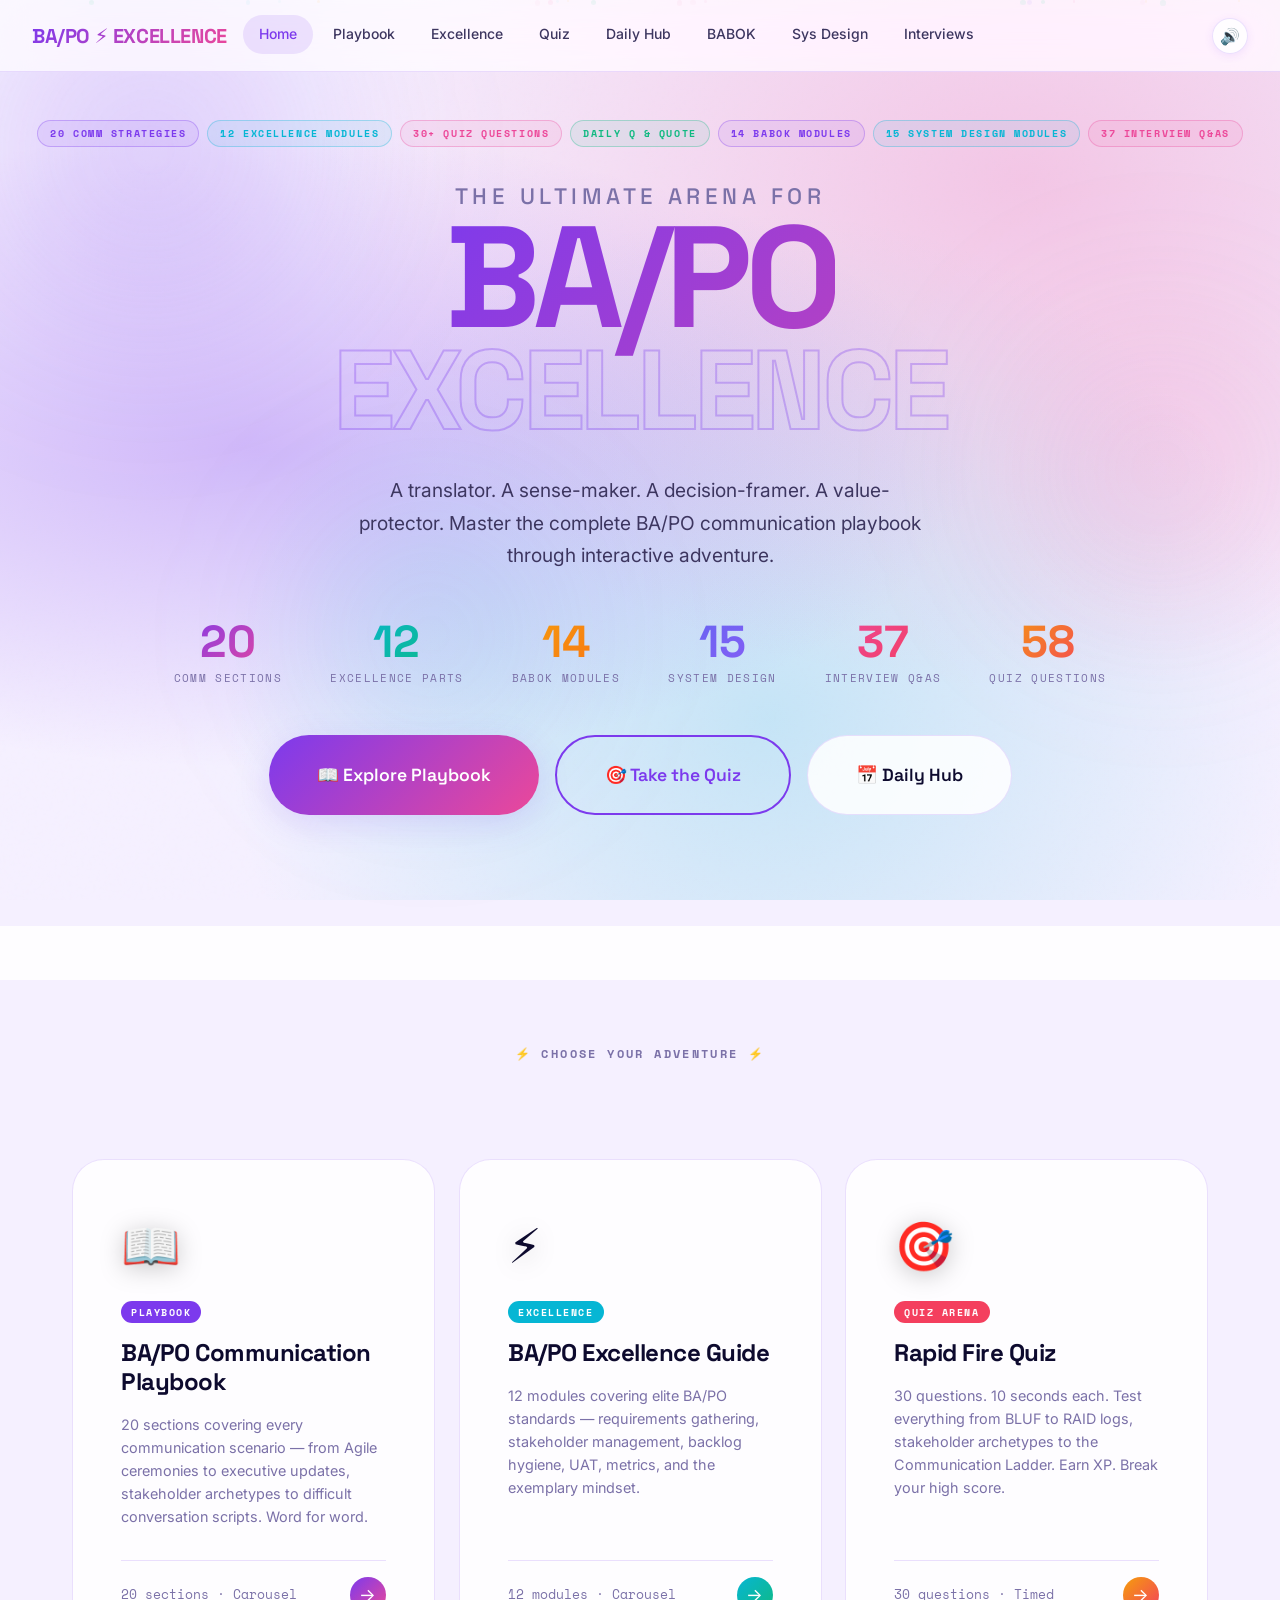
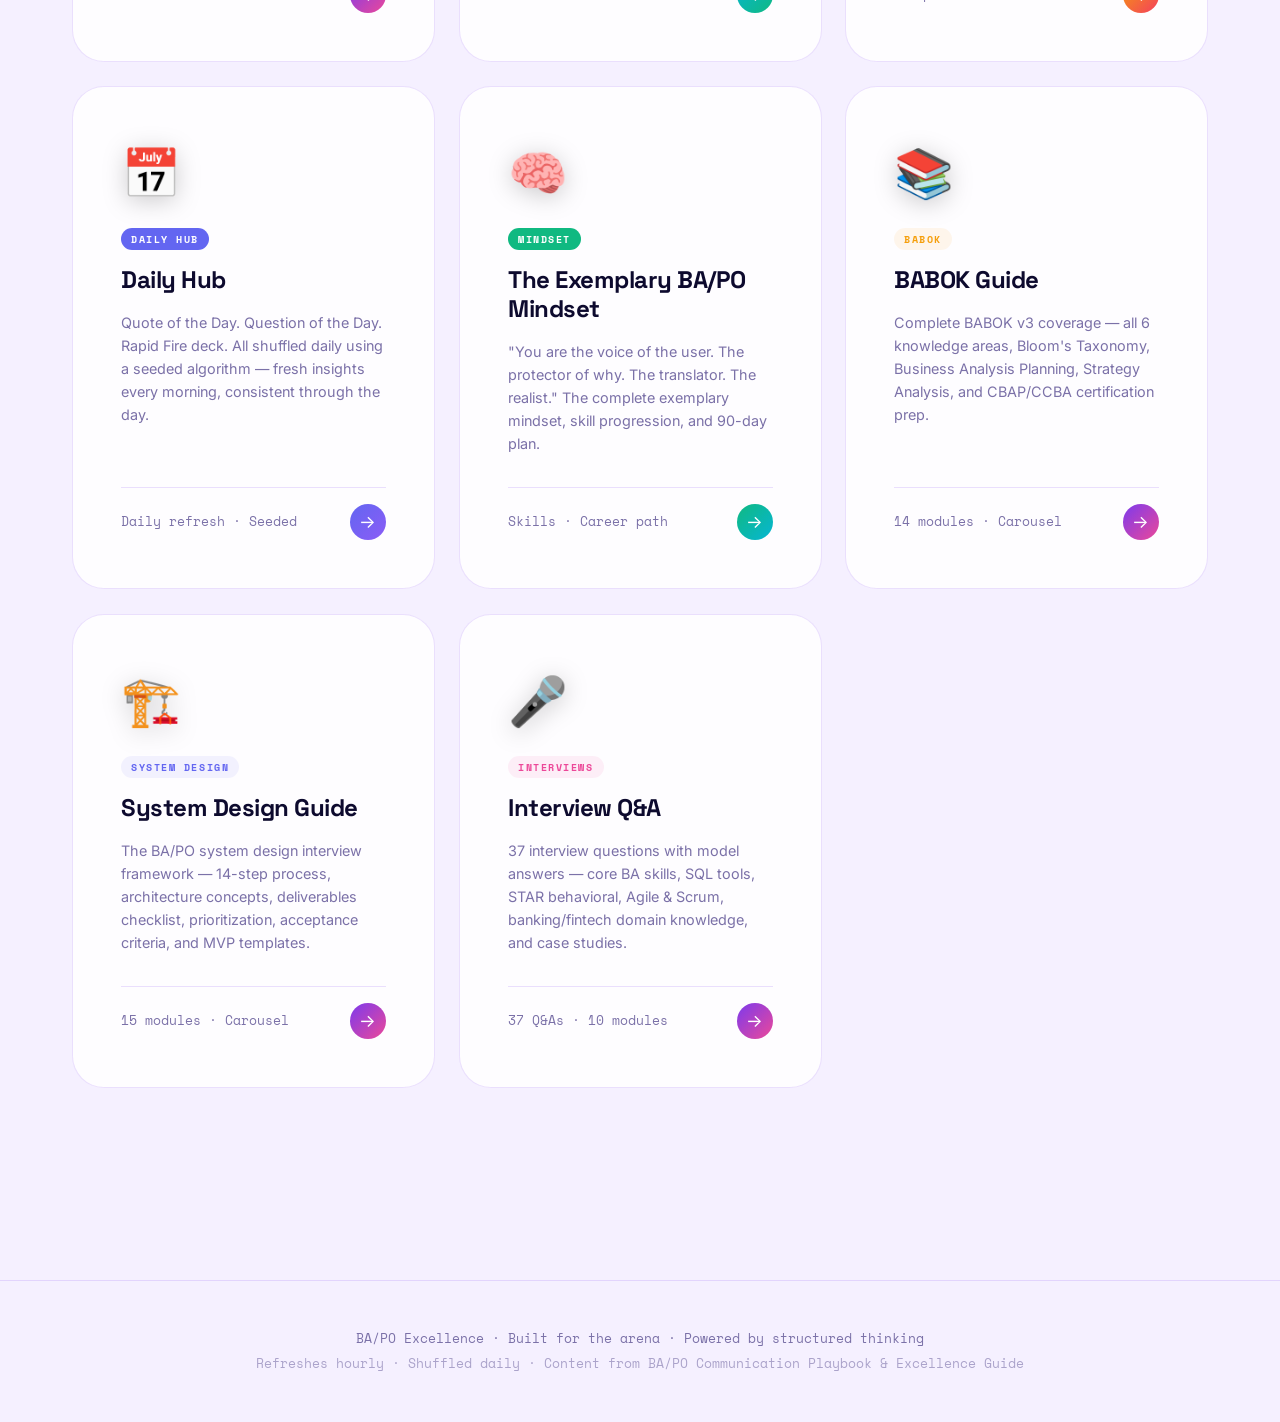
==== commit e7702b01: "Add files via upload" ====
--- a/index.html
+++ b/index.html
@@ -229,18 +229,22 @@
 
   <!-- Navbar -->
   <nav class="navbar">
-    <span class="navbar-logo">BA/PO ⚡ EXCELLENCE</span>
-    <div class="navbar-nav">
-      <a href="index.html"     class="nav-link">Home</a>
-      <a href="playbook.html"  class="nav-link">Playbook</a>
+    <span class="navbar-logo">BA/PO ⚡<span class="logo-xl"> EXCELLENCE</span></span>
+    <div class="navbar-nav" id="navbarNav">
+      <a href="index.html"      class="nav-link">Home</a>
+      <a href="playbook.html"   class="nav-link">Playbook</a>
       <a href="excellence.html" class="nav-link">Excellence</a>
-      <a href="quiz.html"      class="nav-link">Quiz</a>
-      <a href="daily.html"     class="nav-link">Daily Hub</a>
+      <a href="quiz.html"       class="nav-link">Quiz</a>
+      <a href="daily.html"      class="nav-link">Daily Hub</a>
+      <a href="babok.html"      class="nav-link">BABOK</a>
+      <a href="sysdesign.html"  class="nav-link">Sys Design</a>
+      <a href="interviews.html" class="nav-link">Interviews</a>
     </div>
     <div class="navbar-actions">
       <button id="soundToggle" class="theme-btn" title="Toggle sound" aria-label="Toggle sound">🔊</button>
-      <button id="themeToggle" class="theme-btn" title="Toggle theme" aria-label="Toggle dark mode">🌙</button>
-      <span id="xpBadge" class="xp-badge">⚡ 0 XP</span>
+      <button class="hamburger-btn" id="mobileMenuBtn" aria-label="Toggle navigation" aria-expanded="false">
+        <span></span><span></span><span></span>
+      </button>
     </div>
   </nav>
 
@@ -251,8 +255,11 @@
       <div class="hero-badge-group">
         <span class="hero-badge badge-purple">20 Comm Strategies</span>
         <span class="hero-badge badge-cyan">12 Excellence Modules</span>
-        <span class="hero-badge badge-pink">30 Quiz Questions</span>
+        <span class="hero-badge badge-pink">30+ Quiz Questions</span>
         <span class="hero-badge badge-emerald">Daily Q & Quote</span>
+        <span class="hero-badge badge-purple">14 BABOK Modules</span>
+        <span class="hero-badge badge-cyan">15 System Design Modules</span>
+        <span class="hero-badge badge-pink">37 Interview Q&As</span>
       </div>
 
       <div class="hero-title-block">
@@ -276,16 +283,20 @@
           <span class="stat-label">Excellence Parts</span>
         </div>
         <div class="stat-item">
-          <span class="stat-num" style="background:linear-gradient(135deg,#F59E0B,#F43F5E);-webkit-background-clip:text;-webkit-text-fill-color:transparent;background-clip:text;">30</span>
+          <span class="stat-num" style="background:linear-gradient(135deg,#F59E0B,#F97316);-webkit-background-clip:text;-webkit-text-fill-color:transparent;background-clip:text;">14</span>
+          <span class="stat-label">BABOK Modules</span>
+        </div>
+        <div class="stat-item">
+          <span class="stat-num" style="background:linear-gradient(135deg,#6366F1,#8B5CF6);-webkit-background-clip:text;-webkit-text-fill-color:transparent;background-clip:text;">15</span>
+          <span class="stat-label">System Design</span>
+        </div>
+        <div class="stat-item">
+          <span class="stat-num" style="background:linear-gradient(135deg,#EC4899,#F43F5E);-webkit-background-clip:text;-webkit-text-fill-color:transparent;background-clip:text;">37</span>
+          <span class="stat-label">Interview Q&As</span>
+        </div>
+        <div class="stat-item">
+          <span class="stat-num" style="background:linear-gradient(135deg,#F59E0B,#F43F5E);-webkit-background-clip:text;-webkit-text-fill-color:transparent;background-clip:text;">58</span>
           <span class="stat-label">Quiz Questions</span>
-        </div>
-        <div class="stat-item">
-          <span class="stat-num" style="background:linear-gradient(135deg,#6366F1,#8B5CF6);-webkit-background-clip:text;-webkit-text-fill-color:transparent;background-clip:text;">25</span>
-          <span class="stat-label">Quotes</span>
-        </div>
-        <div class="stat-item">
-          <span class="stat-num" style="background:linear-gradient(135deg,#EC4899,#F43F5E);-webkit-background-clip:text;-webkit-text-fill-color:transparent;background-clip:text;">15</span>
-          <span class="stat-label">QoTD Cards</span>
         </div>
       </div>
 
@@ -358,6 +369,39 @@
           <p class="portal-desc">"You are the voice of the user. The protector of why. The translator. The realist." The complete exemplary mindset, skill progression, and 90-day plan.</p>
           <div class="portal-meta">
             <span class="portal-count">Skills · Career path</span>
+            <span class="portal-arrow">→</span>
+          </div>
+        </a>
+
+        <a href="babok.html" class="portal-card" style="--portal-accent:#F59E0B" aria-label="BABOK Guide">
+          <span class="portal-icon">📚</span>
+          <span class="portal-tag" style="color:#F59E0B;border-color:rgba(245,158,11,0.3);background:rgba(245,158,11,0.08)">BABOK</span>
+          <h2 class="portal-title">BABOK Guide</h2>
+          <p class="portal-desc">Complete BABOK v3 coverage — all 6 knowledge areas, Bloom's Taxonomy, Business Analysis Planning, Strategy Analysis, and CBAP/CCBA certification prep.</p>
+          <div class="portal-meta">
+            <span class="portal-count">14 modules · Carousel</span>
+            <span class="portal-arrow">→</span>
+          </div>
+        </a>
+
+        <a href="sysdesign.html" class="portal-card" style="--portal-accent:#6366F1" aria-label="System Design Guide">
+          <span class="portal-icon">🏗️</span>
+          <span class="portal-tag" style="color:#6366F1;border-color:rgba(99,102,241,0.3);background:rgba(99,102,241,0.08)">SYSTEM DESIGN</span>
+          <h2 class="portal-title">System Design Guide</h2>
+          <p class="portal-desc">The BA/PO system design interview framework — 14-step process, architecture concepts, deliverables checklist, prioritization, acceptance criteria, and MVP templates.</p>
+          <div class="portal-meta">
+            <span class="portal-count">15 modules · Carousel</span>
+            <span class="portal-arrow">→</span>
+          </div>
+        </a>
+
+        <a href="interviews.html" class="portal-card" style="--portal-accent:#EC4899" aria-label="Interview Q&A">
+          <span class="portal-icon">🎤</span>
+          <span class="portal-tag" style="color:#EC4899;border-color:rgba(236,72,153,0.3);background:rgba(236,72,153,0.08)">INTERVIEWS</span>
+          <h2 class="portal-title">Interview Q&amp;A</h2>
+          <p class="portal-desc">37 interview questions with model answers — core BA skills, SQL tools, STAR behavioral, Agile & Scrum, banking/fintech domain knowledge, and case studies.</p>
+          <div class="portal-meta">
+            <span class="portal-count">37 Q&As · 10 modules</span>
             <span class="portal-arrow">→</span>
           </div>
         </a>
--- a/css/main.css
+++ b/css/main.css
@@ -100,30 +100,7 @@
   --card-w: min(880px, 90vw);
 }
 
-/* ── DARK MODE ─────────────────────────────────────────────────── */
-[data-theme="dark"] {
-  --bg: #08070F;
-  --bg2: #0E0C1A;
-  --surface: rgba(14,12,26,0.9);
-  --surface-solid: #0E0C1A;
-  --border: rgba(167,139,250,0.15);
-  --border-strong: rgba(167,139,250,0.3);
-  --text: #F0ECFF;
-  --text-2: #C4BAFF;
-  --text-muted: #7B6FA8;
-  --primary: #A78BFA;
-  --primary-light: #C4B5FD;
-  --secondary: #F472B6;
-  --secondary-light: #FBCFE8;
-  --shadow-sm: 0 2px 8px rgba(0,0,0,0.3);
-  --shadow-md: 0 8px 32px rgba(0,0,0,0.4);
-  --shadow-lg: 0 24px 64px rgba(0,0,0,0.5);
-  --shadow-xl: 0 40px 80px rgba(0,0,0,0.6);
-  --shadow-glow: 0 0 60px rgba(167,139,250,0.5);
-  --grad-hero: radial-gradient(ellipse at 20% 50%, rgba(167,139,250,0.25) 0%, transparent 50%),
-               radial-gradient(ellipse at 80% 20%, rgba(244,114,182,0.2) 0%, transparent 50%),
-               radial-gradient(ellipse at 60% 80%, rgba(6,182,212,0.15) 0%, transparent 50%);
-}
+
 
 /* ── RESET ─────────────────────────────────────────────────────── */
 *, *::before, *::after {
@@ -144,8 +121,6 @@
   color: var(--text);
   line-height: 1.6;
   overflow-x: hidden;
-  transition: background-color var(--dur-normal) var(--ease-smooth),
-              color var(--dur-normal) var(--ease-smooth);
   min-height: 100vh;
 }
 
@@ -264,12 +239,6 @@
   backdrop-filter: blur(20px) saturate(180%);
   -webkit-backdrop-filter: blur(20px) saturate(180%);
   border-bottom: 1px solid var(--border);
-  transition: background var(--dur-normal) var(--ease-smooth),
-              border-color var(--dur-normal) var(--ease-smooth);
-}
-
-[data-theme="dark"] .navbar {
-  background: rgba(8,7,15,0.8);
 }
 
 .navbar-logo {
@@ -282,13 +251,23 @@
   background-clip: text;
   letter-spacing: -0.02em;
   white-space: nowrap;
+  flex-shrink: 0;
+  margin-right: var(--space-md);
 }
 
 .navbar-nav {
+  flex: 1;
+  min-width: 0;
   display: flex;
   align-items: center;
   gap: var(--space-xs);
-  margin-left: auto;
+  overflow-x: auto;
+  -webkit-overflow-scrolling: touch;
+  scrollbar-width: none;
+  padding-bottom: 2px; /* prevent clipping of focus rings */
+}
+.navbar-nav::-webkit-scrollbar {
+  display: none;
 }
 
 .nav-link {
@@ -299,6 +278,8 @@
   color: var(--text-2);
   transition: all var(--dur-fast) var(--ease-smooth);
   position: relative;
+  white-space: nowrap;
+  flex-shrink: 0;
 }
 .nav-link:hover {
   color: var(--primary);
@@ -313,26 +294,8 @@
   display: flex;
   align-items: center;
   gap: var(--space-sm);
-  margin-left: var(--space-lg);
-}
-
-.theme-btn {
-  width: 40px; height: 40px;
-  border-radius: var(--radius-full);
-  background: var(--surface);
-  border: 1px solid var(--border);
-  color: var(--text);
-  display: flex;
-  align-items: center;
-  justify-content: center;
-  font-size: 1.1rem;
-  transition: all var(--dur-fast) var(--ease-smooth);
-  box-shadow: var(--shadow-sm);
-}
-.theme-btn:hover {
-  transform: scale(1.1) rotate(15deg);
-  box-shadow: var(--shadow-md);
-  border-color: var(--primary);
+  margin-left: auto;
+  flex-shrink: 0;
 }
 
 .xp-badge {
@@ -347,6 +310,73 @@
   box-shadow: var(--shadow-sm);
   cursor: default;
   white-space: nowrap;
+}
+
+/* ── ICON BUTTON (sound toggle) ───────────────────────────────── */
+.theme-btn {
+  width: 36px; height: 36px;
+  border-radius: var(--radius-full);
+  background: var(--surface);
+  border: 1px solid var(--border);
+  color: var(--text);
+  display: flex;
+  align-items: center;
+  justify-content: center;
+  font-size: 1rem;
+  transition: all var(--dur-fast) var(--ease-smooth);
+  box-shadow: var(--shadow-sm);
+  flex-shrink: 0;
+}
+.theme-btn:hover {
+  transform: scale(1.1);
+  box-shadow: var(--shadow-md);
+  border-color: var(--primary);
+}
+
+/* ── HAMBURGER BUTTON ─────────────────────────────────────────── */
+.hamburger-btn {
+  display: none;
+  flex-direction: column;
+  justify-content: center;
+  align-items: center;
+  gap: 5px;
+  width: 40px;
+  height: 40px;
+  border-radius: var(--radius-sm);
+  background: var(--surface);
+  border: 1px solid var(--border);
+  padding: 0;
+  flex-shrink: 0;
+  transition: background var(--dur-fast) var(--ease-smooth),
+              border-color var(--dur-fast) var(--ease-smooth);
+}
+.hamburger-btn:hover {
+  background: rgba(124,58,237,0.08);
+  border-color: var(--primary);
+}
+.hamburger-btn span {
+  display: block;
+  width: 18px;
+  height: 2px;
+  background: var(--text-2);
+  border-radius: 2px;
+  transition: all var(--dur-normal) var(--ease-smooth);
+  transform-origin: center;
+}
+.hamburger-btn[aria-expanded="true"] span:nth-child(1) {
+  transform: translateY(7px) rotate(45deg);
+}
+.hamburger-btn[aria-expanded="true"] span:nth-child(2) {
+  opacity: 0;
+  transform: scaleX(0);
+}
+.hamburger-btn[aria-expanded="true"] span:nth-child(3) {
+  transform: translateY(-7px) rotate(-45deg);
+}
+
+/* ── LOGO SHORT FORM ──────────────────────────────────────────── */
+.logo-xl {
+  /* visible on desktop, hidden on mobile */
 }
 
 /* ================================================================
@@ -1863,7 +1893,53 @@
     --space-xl: 20px;
     --space-2xl: 32px;
   }
-  .navbar-nav { display: none; }
+
+  /* Desktop nav hidden; hamburger shown */
+  .navbar-nav {
+    display: none;
+    position: absolute;
+    top: var(--nav-h);
+    left: 0;
+    right: 0;
+    flex-direction: column;
+    align-items: stretch;
+    gap: 0;
+    background: rgba(255,255,255,0.97);
+    backdrop-filter: blur(20px) saturate(180%);
+    -webkit-backdrop-filter: blur(20px) saturate(180%);
+    border-bottom: 1px solid var(--border);
+    padding: var(--space-sm) var(--space-md) var(--space-md);
+    z-index: 999;
+    overflow-x: visible;
+    box-shadow: 0 8px 24px rgba(124,58,237,0.12);
+  }
+  .navbar-nav.open {
+    display: flex;
+  }
+  .navbar-nav .nav-link {
+    padding: var(--space-md) var(--space-md);
+    border-radius: var(--radius-md);
+    font-size: 1rem;
+    white-space: normal;
+  }
+
+  /* Make navbar position relative to anchor the dropdown */
+  .navbar {
+    position: fixed;
+  }
+
+  /* Show hamburger, hide XP badge text truncation */
+  .hamburger-btn {
+    display: flex;
+  }
+  .logo-xl {
+    display: none;
+  }
+  .xp-badge {
+    font-size: 0.65rem;
+    padding: 3px 8px;
+  }
+
   .portals-grid { grid-template-columns: 1fr; padding: var(--space-xl); }
   .daily-grid { grid-template-columns: 1fr; }
   .qotd-card { grid-column: span 1; }
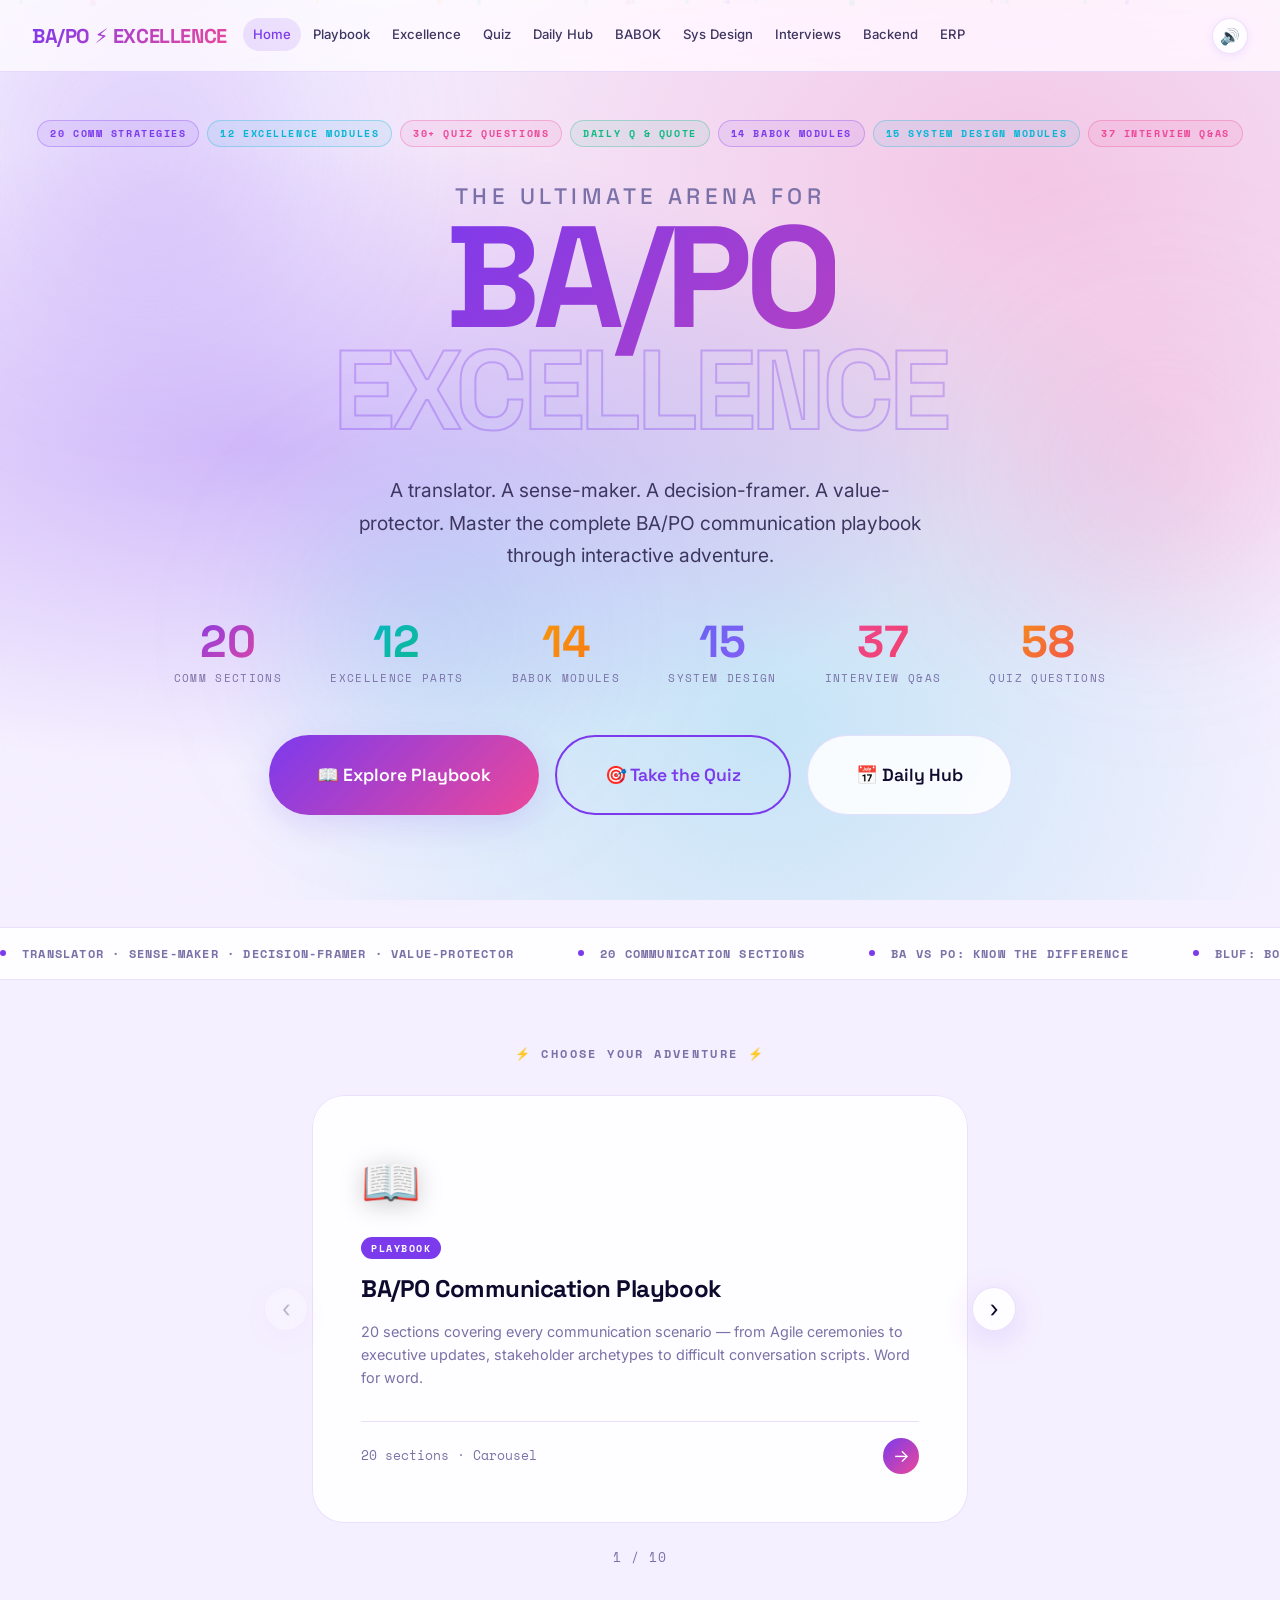
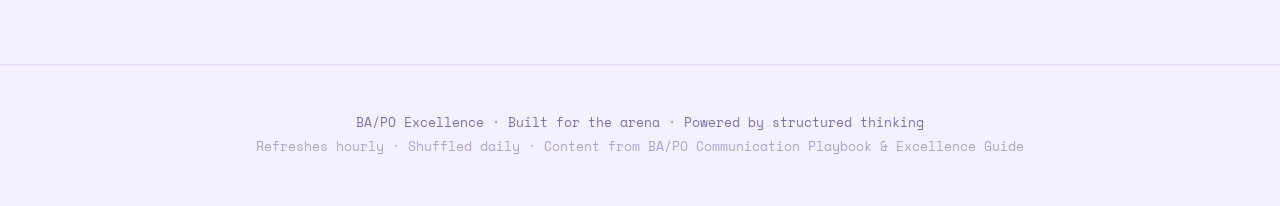
==== commit d29084ae: "Add files via upload" ====
--- a/index.html
+++ b/index.html
@@ -191,9 +191,10 @@
       font-family: var(--font-mono);
     }
 
-    /* ── PORTAL SECTION ────────────────────────────────── */
+    /* ── PORTAL CAROUSEL ───────────────────────────────── */
+    /* Section: no side padding — carousel handles its own spacing */
     .portals-section {
-      padding: 0 var(--space-xl) var(--space-4xl);
+      padding: 0 0 var(--space-4xl);
     }
 
     .portals-section-label {
@@ -205,6 +206,107 @@
       text-transform: uppercase;
       color: var(--text-muted);
       margin-bottom: var(--space-xl);
+      padding: 0 var(--space-xl);
+    }
+
+    /* Carousel wrapper: constrained width + space for arrow buttons */
+    .portal-carousel {
+      position: relative;
+      max-width: 760px;
+      width: 100%;
+      margin: 0 auto;
+      padding: 0 52px;   /* side space for the arrow buttons */
+      box-sizing: border-box;
+    }
+
+    /* Viewport clips the sliding track — must have definite width */
+    .portal-carousel-viewport {
+      width: 100%;
+      overflow: hidden;
+      border-radius: var(--radius-xl);
+    }
+
+    /* Track: same explicit width as the viewport so 100% resolves correctly */
+    .portal-carousel-track {
+      display: flex;
+      width: 100%;
+      transition: transform 0.4s var(--ease-spring);
+      will-change: transform;
+    }
+
+    /* Each card = exactly one viewport width, no shrink/grow */
+    .portal-carousel-track .portal-card {
+      flex: 0 0 100%;
+      width: 100%;
+      min-width: 0;
+      /* Ensure card content can wrap and expand height freely */
+      height: auto;
+      box-sizing: border-box;
+    }
+
+    .portal-carousel-btn {
+      position: absolute;
+      top: 50%;
+      transform: translateY(-50%);
+      width: 44px; height: 44px;
+      border-radius: 50%;
+      background: var(--surface);
+      border: 1px solid var(--border);
+      color: var(--text);
+      font-size: 1.5rem;
+      line-height: 1;
+      display: flex;
+      align-items: center;
+      justify-content: center;
+      box-shadow: var(--shadow-md);
+      backdrop-filter: blur(10px);
+      -webkit-backdrop-filter: blur(10px);
+      transition: all var(--dur-fast) var(--ease-spring);
+      z-index: 10;
+      cursor: pointer;
+    }
+
+    .portal-carousel-btn:hover:not(:disabled) {
+      transform: translateY(-50%) scale(1.12);
+      border-color: var(--primary);
+      color: var(--primary);
+      background: rgba(124,58,237,0.08);
+      box-shadow: var(--shadow-lg);
+    }
+
+    .portal-carousel-btn:active:not(:disabled) {
+      transform: translateY(-50%) scale(0.95);
+    }
+
+    .portal-carousel-btn:disabled {
+      opacity: 0.25;
+      cursor: not-allowed;
+    }
+
+    .portal-carousel-prev { left: 4px; }
+    .portal-carousel-next { right: 4px; }
+
+    .portal-carousel-footer {
+      display: flex;
+      align-items: center;
+      justify-content: center;
+      margin-top: var(--space-lg);
+    }
+
+    .portal-counter {
+      font-family: var(--font-mono);
+      font-size: 0.8rem;
+      color: var(--text-muted);
+      letter-spacing: 0.08em;
+    }
+
+    @media (max-width: 600px) {
+      .portal-carousel {
+        padding: 0 40px;
+      }
+      .portal-carousel-btn { width: 36px; height: 36px; font-size: 1.25rem; }
+      .portal-carousel-prev { left: 2px; }
+      .portal-carousel-next { right: 2px; }
     }
 
     /* ── FOOTER ───────────────────────────────────────── */
@@ -239,6 +341,8 @@
       <a href="babok.html"      class="nav-link">BABOK</a>
       <a href="sysdesign.html"  class="nav-link">Sys Design</a>
       <a href="interviews.html" class="nav-link">Interviews</a>
+      <a href="backend.html"    class="nav-link">Backend</a>
+      <a href="erp.html"        class="nav-link">ERP</a>
     </div>
     <div class="navbar-actions">
       <button id="soundToggle" class="theme-btn" title="Toggle sound" aria-label="Toggle sound">🔊</button>
@@ -317,94 +421,127 @@
     <!-- PORTALS -->
     <section class="portals-section">
       <p class="portals-section-label">⚡ Choose your adventure ⚡</p>
-      <div class="portals-grid">
-        <a href="playbook.html" class="portal-card portal-playbook" aria-label="BA/PO Communication Playbook">
-          <span class="portal-icon">📖</span>
-          <span class="portal-tag">PLAYBOOK</span>
-          <h2 class="portal-title">BA/PO Communication Playbook</h2>
-          <p class="portal-desc">20 sections covering every communication scenario — from Agile ceremonies to executive updates, stakeholder archetypes to difficult conversation scripts. Word for word.</p>
-          <div class="portal-meta">
-            <span class="portal-count">20 sections · Carousel</span>
-            <span class="portal-arrow">→</span>
-          </div>
-        </a>
-
-        <a href="excellence.html" class="portal-card portal-excellence" aria-label="BA/PO Excellence Guide">
-          <span class="portal-icon">⚡</span>
-          <span class="portal-tag">EXCELLENCE</span>
-          <h2 class="portal-title">BA/PO Excellence Guide</h2>
-          <p class="portal-desc">12 modules covering elite BA/PO standards — requirements gathering, stakeholder management, backlog hygiene, UAT, metrics, and the exemplary mindset.</p>
-          <div class="portal-meta">
-            <span class="portal-count">12 modules · Carousel</span>
-            <span class="portal-arrow">→</span>
-          </div>
-        </a>
-
-        <a href="quiz.html" class="portal-card portal-quiz" aria-label="Rapid Fire Quiz">
-          <span class="portal-icon">🎯</span>
-          <span class="portal-tag">QUIZ ARENA</span>
-          <h2 class="portal-title">Rapid Fire Quiz</h2>
-          <p class="portal-desc">30 questions. 10 seconds each. Test everything from BLUF to RAID logs, stakeholder archetypes to the Communication Ladder. Earn XP. Break your high score.</p>
-          <div class="portal-meta">
-            <span class="portal-count">30 questions · Timed</span>
-            <span class="portal-arrow">→</span>
-          </div>
-        </a>
-
-        <a href="daily.html" class="portal-card portal-daily" aria-label="Daily Hub">
-          <span class="portal-icon">📅</span>
-          <span class="portal-tag">DAILY HUB</span>
-          <h2 class="portal-title">Daily Hub</h2>
-          <p class="portal-desc">Quote of the Day. Question of the Day. Rapid Fire deck. All shuffled daily using a seeded algorithm — fresh insights every morning, consistent through the day.</p>
-          <div class="portal-meta">
-            <span class="portal-count">Daily refresh · Seeded</span>
-            <span class="portal-arrow">→</span>
-          </div>
-        </a>
-
-        <a href="excellence.html#mindset" class="portal-card portal-mission" aria-label="The Exemplary Mindset">
-          <span class="portal-icon">🧠</span>
-          <span class="portal-tag">MINDSET</span>
-          <h2 class="portal-title">The Exemplary BA/PO Mindset</h2>
-          <p class="portal-desc">"You are the voice of the user. The protector of why. The translator. The realist." The complete exemplary mindset, skill progression, and 90-day plan.</p>
-          <div class="portal-meta">
-            <span class="portal-count">Skills · Career path</span>
-            <span class="portal-arrow">→</span>
-          </div>
-        </a>
-
-        <a href="babok.html" class="portal-card" style="--portal-accent:#F59E0B" aria-label="BABOK Guide">
-          <span class="portal-icon">📚</span>
-          <span class="portal-tag" style="color:#F59E0B;border-color:rgba(245,158,11,0.3);background:rgba(245,158,11,0.08)">BABOK</span>
-          <h2 class="portal-title">BABOK Guide</h2>
-          <p class="portal-desc">Complete BABOK v3 coverage — all 6 knowledge areas, Bloom's Taxonomy, Business Analysis Planning, Strategy Analysis, and CBAP/CCBA certification prep.</p>
-          <div class="portal-meta">
-            <span class="portal-count">14 modules · Carousel</span>
-            <span class="portal-arrow">→</span>
-          </div>
-        </a>
-
-        <a href="sysdesign.html" class="portal-card" style="--portal-accent:#6366F1" aria-label="System Design Guide">
-          <span class="portal-icon">🏗️</span>
-          <span class="portal-tag" style="color:#6366F1;border-color:rgba(99,102,241,0.3);background:rgba(99,102,241,0.08)">SYSTEM DESIGN</span>
-          <h2 class="portal-title">System Design Guide</h2>
-          <p class="portal-desc">The BA/PO system design interview framework — 14-step process, architecture concepts, deliverables checklist, prioritization, acceptance criteria, and MVP templates.</p>
-          <div class="portal-meta">
-            <span class="portal-count">15 modules · Carousel</span>
-            <span class="portal-arrow">→</span>
-          </div>
-        </a>
-
-        <a href="interviews.html" class="portal-card" style="--portal-accent:#EC4899" aria-label="Interview Q&A">
-          <span class="portal-icon">🎤</span>
-          <span class="portal-tag" style="color:#EC4899;border-color:rgba(236,72,153,0.3);background:rgba(236,72,153,0.08)">INTERVIEWS</span>
-          <h2 class="portal-title">Interview Q&amp;A</h2>
-          <p class="portal-desc">37 interview questions with model answers — core BA skills, SQL tools, STAR behavioral, Agile & Scrum, banking/fintech domain knowledge, and case studies.</p>
-          <div class="portal-meta">
-            <span class="portal-count">37 Q&As · 10 modules</span>
-            <span class="portal-arrow">→</span>
-          </div>
-        </a>
+      <div class="portal-carousel">
+        <div class="portal-carousel-viewport">
+          <div class="portal-carousel-track" id="portalCarouselTrack">
+
+            <a href="playbook.html" class="portal-card portal-playbook" aria-label="BA/PO Communication Playbook">
+              <span class="portal-icon">📖</span>
+              <span class="portal-tag">PLAYBOOK</span>
+              <h2 class="portal-title">BA/PO Communication Playbook</h2>
+              <p class="portal-desc">20 sections covering every communication scenario — from Agile ceremonies to executive updates, stakeholder archetypes to difficult conversation scripts. Word for word.</p>
+              <div class="portal-meta">
+                <span class="portal-count">20 sections · Carousel</span>
+                <span class="portal-arrow">→</span>
+              </div>
+            </a>
+
+            <a href="excellence.html" class="portal-card portal-excellence" aria-label="BA/PO Excellence Guide">
+              <span class="portal-icon">⚡</span>
+              <span class="portal-tag">EXCELLENCE</span>
+              <h2 class="portal-title">BA/PO Excellence Guide</h2>
+              <p class="portal-desc">12 modules covering elite BA/PO standards — requirements gathering, stakeholder management, backlog hygiene, UAT, metrics, and the exemplary mindset.</p>
+              <div class="portal-meta">
+                <span class="portal-count">12 modules · Carousel</span>
+                <span class="portal-arrow">→</span>
+              </div>
+            </a>
+
+            <a href="quiz.html" class="portal-card portal-quiz" aria-label="Rapid Fire Quiz">
+              <span class="portal-icon">🎯</span>
+              <span class="portal-tag">QUIZ ARENA</span>
+              <h2 class="portal-title">Rapid Fire Quiz</h2>
+              <p class="portal-desc">30 questions. 10 seconds each. Test everything from BLUF to RAID logs, stakeholder archetypes to the Communication Ladder. Earn XP. Break your high score.</p>
+              <div class="portal-meta">
+                <span class="portal-count">30 questions · Timed</span>
+                <span class="portal-arrow">→</span>
+              </div>
+            </a>
+
+            <a href="daily.html" class="portal-card portal-daily" aria-label="Daily Hub">
+              <span class="portal-icon">📅</span>
+              <span class="portal-tag">DAILY HUB</span>
+              <h2 class="portal-title">Daily Hub</h2>
+              <p class="portal-desc">Quote of the Day. Question of the Day. Rapid Fire deck. All shuffled daily using a seeded algorithm — fresh insights every morning, consistent through the day.</p>
+              <div class="portal-meta">
+                <span class="portal-count">Daily refresh · Seeded</span>
+                <span class="portal-arrow">→</span>
+              </div>
+            </a>
+
+            <a href="excellence.html#mindset" class="portal-card portal-mission" aria-label="The Exemplary Mindset">
+              <span class="portal-icon">🧠</span>
+              <span class="portal-tag">MINDSET</span>
+              <h2 class="portal-title">The Exemplary BA/PO Mindset</h2>
+              <p class="portal-desc">"You are the voice of the user. The protector of why. The translator. The realist." The complete exemplary mindset, skill progression, and 90-day plan.</p>
+              <div class="portal-meta">
+                <span class="portal-count">Skills · Career path</span>
+                <span class="portal-arrow">→</span>
+              </div>
+            </a>
+
+            <a href="babok.html" class="portal-card" style="--portal-accent:#F59E0B" aria-label="BABOK Guide">
+              <span class="portal-icon">📚</span>
+              <span class="portal-tag" style="color:#F59E0B;border-color:rgba(245,158,11,0.3);background:rgba(245,158,11,0.08)">BABOK</span>
+              <h2 class="portal-title">BABOK Guide</h2>
+              <p class="portal-desc">Complete BABOK v3 coverage — all 6 knowledge areas, Bloom's Taxonomy, Business Analysis Planning, Strategy Analysis, and CBAP/CCBA certification prep.</p>
+              <div class="portal-meta">
+                <span class="portal-count">14 modules · Carousel</span>
+                <span class="portal-arrow">→</span>
+              </div>
+            </a>
+
+            <a href="sysdesign.html" class="portal-card" style="--portal-accent:#6366F1" aria-label="System Design Guide">
+              <span class="portal-icon">🏗️</span>
+              <span class="portal-tag" style="color:#6366F1;border-color:rgba(99,102,241,0.3);background:rgba(99,102,241,0.08)">SYSTEM DESIGN</span>
+              <h2 class="portal-title">System Design Guide</h2>
+              <p class="portal-desc">The BA/PO system design interview framework — 14-step process, architecture concepts, deliverables checklist, prioritization, acceptance criteria, and MVP templates.</p>
+              <div class="portal-meta">
+                <span class="portal-count">15 modules · Carousel</span>
+                <span class="portal-arrow">→</span>
+              </div>
+            </a>
+
+            <a href="interviews.html" class="portal-card" style="--portal-accent:#EC4899" aria-label="Interview Q&A">
+              <span class="portal-icon">🎤</span>
+              <span class="portal-tag" style="color:#EC4899;border-color:rgba(236,72,153,0.3);background:rgba(236,72,153,0.08)">INTERVIEWS</span>
+              <h2 class="portal-title">Interview Q&amp;A</h2>
+              <p class="portal-desc">37 interview questions with model answers — core BA skills, SQL tools, STAR behavioral, Agile & Scrum, banking/fintech domain knowledge, and case studies.</p>
+              <div class="portal-meta">
+                <span class="portal-count">37 Q&As · 10 modules</span>
+                <span class="portal-arrow">→</span>
+              </div>
+            </a>
+
+            <a href="backend.html" class="portal-card" style="--portal-accent:#0EA5E9" aria-label="Backend Fundamentals">
+              <span class="portal-icon">⚙️</span>
+              <span class="portal-tag" style="color:#0EA5E9;border-color:rgba(14,165,233,0.3);background:rgba(14,165,233,0.08)">BACKEND</span>
+              <h2 class="portal-title">Backend Fundamentals</h2>
+              <p class="portal-desc">Core backend concepts for BAs & POs — APIs, databases, microservices, authentication, caching, and system integration patterns explained in business terms.</p>
+              <div class="portal-meta">
+                <span class="portal-count">Modules · Carousel</span>
+                <span class="portal-arrow">→</span>
+              </div>
+            </a>
+
+            <a href="erp.html" class="portal-card" style="--portal-accent:#8B5CF6" aria-label="ERP Guide">
+              <span class="portal-icon">🏢</span>
+              <span class="portal-tag" style="color:#8B5CF6;border-color:rgba(139,92,246,0.3);background:rgba(139,92,246,0.08)">ERP</span>
+              <h2 class="portal-title">ERP Guide</h2>
+              <p class="portal-desc">Enterprise Resource Planning from a BA/PO lens — modules, business processes, integration touchpoints, data flows, and how to gather requirements for ERP implementations.</p>
+              <div class="portal-meta">
+                <span class="portal-count">Modules · Carousel</span>
+                <span class="portal-arrow">→</span>
+              </div>
+            </a>
+
+          </div><!-- /track -->
+        </div><!-- /viewport -->
+        <button class="portal-carousel-btn portal-carousel-prev" id="portalPrev" aria-label="Previous portal">‹</button>
+        <button class="portal-carousel-btn portal-carousel-next" id="portalNext" aria-label="Next portal">›</button>
+      </div><!-- /carousel -->
+      <div class="portal-carousel-footer">
+        <span class="portal-counter" id="portalCounter">1 / 10</span>
       </div>
     </section>
 
@@ -420,6 +557,54 @@
   <script src="js/sounds.js"></script>
   <script src="js/app.js"></script>
   <script>
+    // ── PORTAL CAROUSEL ──────────────────────────────────
+    function initPortalCarousel() {
+      const track = document.getElementById('portalCarouselTrack');
+      const prevBtn = document.getElementById('portalPrev');
+      const nextBtn = document.getElementById('portalNext');
+      const counter = document.getElementById('portalCounter');
+      if (!track) return;
+
+      const cards = Array.from(track.querySelectorAll('.portal-card'));
+      const total = cards.length;
+      let current = 0;
+
+      // Pin each card to exactly the viewport width (cross-browser reliable)
+      function syncWidths() {
+        const vpW = track.parentElement.offsetWidth;
+        cards.forEach(c => { c.style.width = vpW + 'px'; });
+      }
+      syncWidths();
+      window.addEventListener('resize', syncWidths);
+
+      function update() {
+        track.style.transform = 'translateX(-' + (current * 100) + '%)';
+        if (counter) counter.textContent = (current + 1) + ' / ' + total;
+        prevBtn.disabled = current === 0;
+        nextBtn.disabled = current === total - 1;
+      }
+
+      function goTo(idx) {
+        current = Math.max(0, Math.min(total - 1, idx));
+        update();
+        if (window.SoundEngine) SoundEngine.hover();
+      }
+
+      prevBtn.addEventListener('click', () => goTo(current - 1));
+      nextBtn.addEventListener('click', () => goTo(current + 1));
+
+      // Touch / swipe support
+      let touchStartX = 0;
+      const viewport = track.parentElement;
+      viewport.addEventListener('touchstart', e => { touchStartX = e.touches[0].clientX; }, { passive: true });
+      viewport.addEventListener('touchend', e => {
+        const diff = touchStartX - e.changedTouches[0].clientX;
+        if (Math.abs(diff) > 50) goTo(diff > 0 ? current + 1 : current - 1);
+      });
+
+      update();
+    }
+
     // ── TICKER POPULATION ─────────────────────────
     function populateTicker() {
       const items = [
@@ -453,6 +638,7 @@
     document.addEventListener('DOMContentLoaded', () => {
       initApp();
       initPortalCards();
+      initPortalCarousel();
       populateTicker();
 
       // Animate stat numbers
--- a/css/main.css
+++ b/css/main.css
@@ -260,9 +260,8 @@
   min-width: 0;
   display: flex;
   align-items: center;
-  gap: var(--space-xs);
-  overflow-x: auto;
-  -webkit-overflow-scrolling: touch;
+  gap: 2px;
+  overflow-x: hidden;
   scrollbar-width: none;
   padding-bottom: 2px; /* prevent clipping of focus rings */
 }
@@ -271,15 +270,15 @@
 }
 
 .nav-link {
-  font-size: 0.875rem;
+  font-size: 0.82rem;
   font-weight: 500;
-  padding: var(--space-sm) var(--space-md);
+  padding: 6px 10px;
   border-radius: var(--radius-full);
   color: var(--text-2);
   transition: all var(--dur-fast) var(--ease-smooth);
   position: relative;
   white-space: nowrap;
-  flex-shrink: 0;
+  flex-shrink: 1;
 }
 .nav-link:hover {
   color: var(--primary);
@@ -1535,6 +1534,10 @@
   --card-gradient: linear-gradient(135deg, #F59E0B, #F43F5E);
   --card-color: #F59E0B;
   grid-column: span 2;
+  height: clamp(320px, 48vh, 480px);
+  display: flex;
+  flex-direction: column;
+  overflow: hidden;
 }
 
 .qotd-question {
@@ -1545,6 +1548,7 @@
   line-height: 1.5;
   margin-bottom: var(--space-xl);
   letter-spacing: -0.01em;
+  flex-shrink: 0;
 }
 
 .qotd-answer-btn {
@@ -1563,6 +1567,7 @@
   box-shadow: var(--shadow-md);
   border: none;
   margin-bottom: var(--space-md);
+  flex-shrink: 0;
 }
 .qotd-answer-btn:hover {
   transform: scale(1.05);
@@ -1579,7 +1584,17 @@
   color: var(--text-2);
   line-height: 1.75;
   animation: fadeInUp 0.4s var(--ease-spring) both;
-}
+  flex: 1 1 0;
+  min-height: 0;
+  overflow-y: auto;
+  overscroll-behavior: contain;
+  /* Custom scrollbar — subtle, cross-platform */
+  scrollbar-width: thin;
+  scrollbar-color: var(--border) transparent;
+}
+.qotd-answer::-webkit-scrollbar { width: 5px; }
+.qotd-answer::-webkit-scrollbar-track { background: transparent; }
+.qotd-answer::-webkit-scrollbar-thumb { background: var(--border); border-radius: 99px; }
 .qotd-answer.revealed { display: block; }
 
 /* ── STREAK & COUNTDOWN ─────────────────────────────────────────── */
@@ -1911,6 +1926,10 @@
     padding: var(--space-sm) var(--space-md) var(--space-md);
     z-index: 999;
     overflow-x: visible;
+    /* Fixed max-height per UX best practices — internal scroll when overflow */
+    max-height: min(65vh, 480px);
+    overflow-y: auto;
+    overscroll-behavior: contain;
     box-shadow: 0 8px 24px rgba(124,58,237,0.12);
   }
   .navbar-nav.open {
